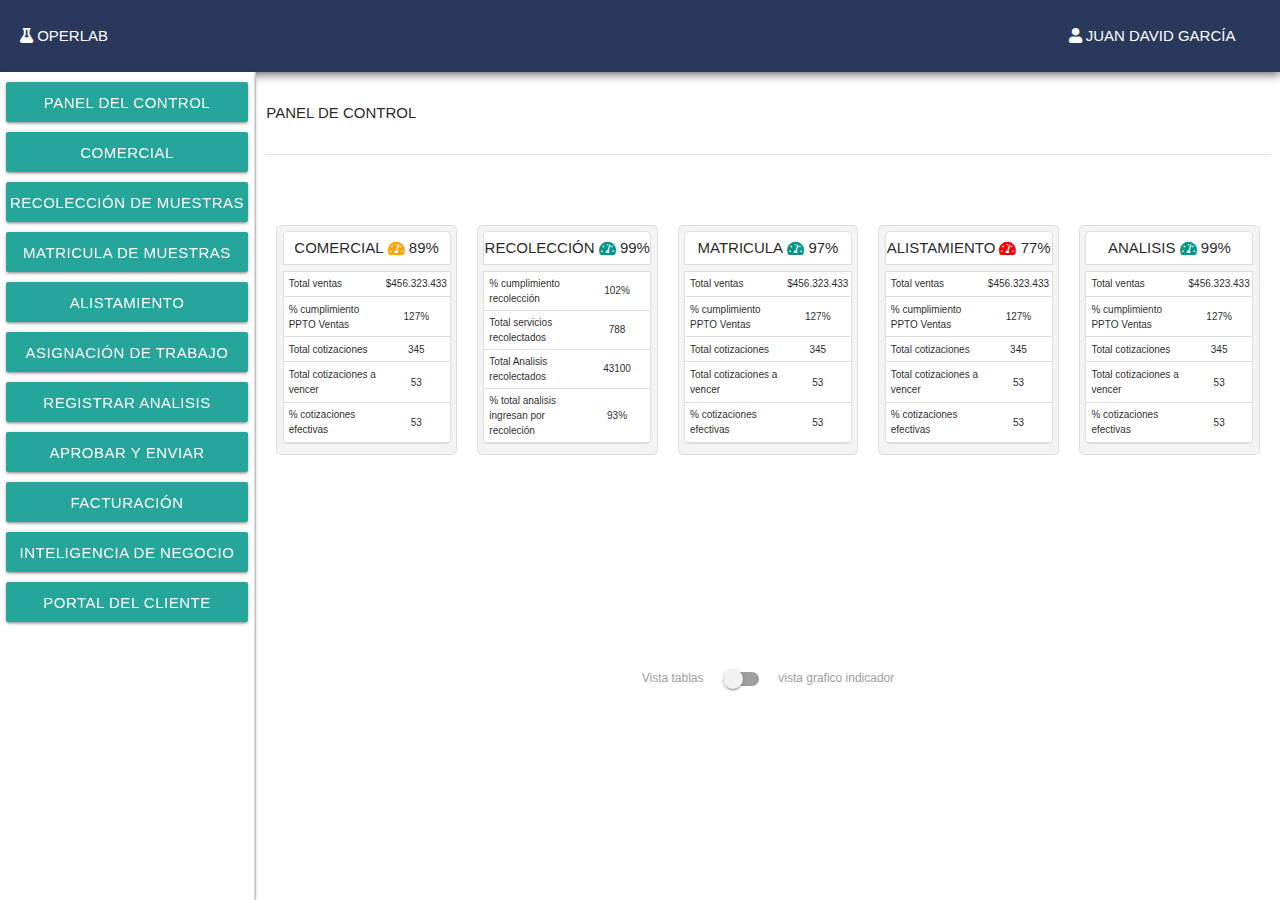
==== view/home.html @ d3eb04f9 "cuarentaSeis" ====
<!DOCTYPE html>
<html>
    <head>
        <title>Home</title>
        <meta charset="UTF-8">
        <meta name="viewport" content="width=device-width, initial-scale=1.0">
        <link rel="stylesheet" href="../style/FrameWork/styleFrame.css">
        <link rel="stylesheet" href="../library/fontawesome-free-5.7.0-web/css/all.min.css">
        <link rel="stylesheet" href="../library/materialize/css/materialize.min.css">
    </head>
    <body>
        <!-- Ventana navegacion modal movil btn hamburguesa-->
            <a href="#" data-target="slide-out" class="sidenav-trigger"><i class="material-icons"></i></a>
        <!-- Fin nav -->
        <div class="LimitFrame">
            <header class="header">
                <div class="headerIzq">
                    <span><i class="fas fa-flask"></i>&nbsp;OPERLAB</span>
                </div>
                <div class="headerCentro"></div>
                <div class="headerDer">
                    <a href="#" data-target="slide-out" class="sidenav-trigger menuHamburguesa"><i class="fas fa-bars iconoHambuguesa"></i></a>
                    <span class="nombreUsuario"><i class="fas fa-user"></i>&nbsp;JUAN DAVID GARCÍA</span>
                </div>
            </header>
            <div class="nav">
                <div id="slide-out" class="sidenav">
                    
                    
                    
                    <a class="waves-effect waves-light btn button sidenav-close" onclick="menuDashBoard();">PANEL DEL CONTROL</a>
                    <a class="waves-effect waves-light btn button sidenav-close" onclick="menuComercial();">COMERCIAL</a>
                    <a class="waves-effect waves-light btn button sidenav-close" onclick="menuRecoleccion();">RECOLECCIÓN DE MUESTRAS</a>
                    <a class="waves-effect waves-light btn button sidenav-close" onclick="menuMatricula();">MATRICULA DE MUESTRAS</a>
                    <a class="waves-effect waves-light btn button sidenav-close" onclick="alistamiento();">ALISTAMIENTO</a>
                    <a class="waves-effect waves-light btn button sidenav-close" onclick="menuAsignacionTrabajo();">ASIGNACIÓN DE TRABAJO</a>
                    <a class="waves-effect waves-light btn button sidenav-close" onclick="menuRegistrarAnalisis();">REGISTRAR ANALISIS</a>
                    <a class="waves-effect waves-light btn button sidenav-close" onclick="menuAprobarEnviarInforme();">APROBAR Y ENVIAR RESULTADOS</a>
                    <a class="waves-effect waves-light btn button sidenav-close" onclick="menuFacturacion();">FACTURACIÓN</a>
                    <a class="waves-effect waves-light btn button sidenav-close" onclick="menuInteligenciaNegocio();">INTELIGENCIA DE NEGOCIO</a>
                    <a class="waves-effect waves-light btn button sidenav-close" onclick="menuPortalCliente();">PORTAL DEL CLIENTE</a>
                    
                  </div>
            </div>
            
            <article class="article">
                <div class="marcoTitleArticle" id="marcoTitleArticleId">
                    <div class="titleMenuSeleccionado"></div>
                </div>
                
                <!-- modulo Gestión comercial -->
                
                <div class="marcoContainerArticle" id="MarcoDisplayDashBoard">
                
                    <div class="marcoPanel">
                        <div class="marcoTituloPanelDashboard">COMERCIAL&nbsp;<i class="fas fa-tachometer-alt" style="color: orange;"></i>&nbsp;<span>89%</span></div>
                        <div class="marcoContenidoPanelDashboard">
                            <div class="marcoEtiquetaPanelDashboard">Total ventas</div> 
                            <div class="marcoResultadoPanelDashboard">$456.323.433</div> 
                            <div class="marcoEtiquetaPanelDashboard">% cumplimiento PPTO Ventas</div> 
                            <div class="marcoResultadoPanelDashboard">127%</div> 
                            <div class="marcoEtiquetaPanelDashboard">Total cotizaciones</div> 
                            <div class="marcoResultadoPanelDashboard">345</div> 
                            <div class="marcoEtiquetaPanelDashboard">Total cotizaciones a vencer</div> 
                            <div class="marcoResultadoPanelDashboard">53</div> 
                            <div class="marcoEtiquetaPanelDashboard">% cotizaciones efectivas</div> 
                            <div class="marcoResultadoPanelDashboard">53</div>
                            
                        </div>
                    </div> 
                    <div class="marcoPanel">
                        <div class="marcoTituloPanelDashboard">RECOLECCIÓN&nbsp;<i class="fas fa-tachometer-alt" style="color: #009688;"></i>&nbsp;<span>99%</span></div>
                        <div class="marcoContenidoPanelDashboard">
                            <div class="marcoEtiquetaPanelDashboard">% cumplimiento recolección</div> 
                            <div class="marcoResultadoPanelDashboard">102%</div> 
                            <div class="marcoEtiquetaPanelDashboard">Total servicios recolectados</div> 
                            <div class="marcoResultadoPanelDashboard">788</div> 
                            <div class="marcoEtiquetaPanelDashboard">Total Analisis recolectados</div> 
                            <div class="marcoResultadoPanelDashboard">43100</div> 
                            <div class="marcoEtiquetaPanelDashboard">% total analisis ingresan por recoleción</div> 
                            <div class="marcoResultadoPanelDashboard">93%</div>
                            
                        </div>
                    </div> 
                    <div class="marcoPanel">
                        <div class="marcoTituloPanelDashboard">MATRICULA&nbsp;<i class="fas fa-tachometer-alt" style="color: #009688;"></i>&nbsp;<span>97%</span></div>
                        <div class="marcoContenidoPanelDashboard">
                            <div class="marcoEtiquetaPanelDashboard">Total ventas</div> 
                            <div class="marcoResultadoPanelDashboard">$456.323.433</div> 
                            <div class="marcoEtiquetaPanelDashboard">% cumplimiento PPTO Ventas</div> 
                            <div class="marcoResultadoPanelDashboard">127%</div> 
                            <div class="marcoEtiquetaPanelDashboard">Total cotizaciones</div> 
                            <div class="marcoResultadoPanelDashboard">345</div> 
                            <div class="marcoEtiquetaPanelDashboard">Total cotizaciones a vencer</div> 
                            <div class="marcoResultadoPanelDashboard">53</div> 
                            <div class="marcoEtiquetaPanelDashboard">% cotizaciones efectivas</div> 
                            <div class="marcoResultadoPanelDashboard">53</div>
                        </div>
                    </div> 
                    <div class="marcoPanel">
                        <div class="marcoTituloPanelDashboard">ALISTAMIENTO&nbsp;<i class="fas fa-tachometer-alt" style="color: red;"></i>&nbsp;<span>77%</span></div>
                        <div class="marcoContenidoPanelDashboard">
                            <div class="marcoEtiquetaPanelDashboard">Total ventas</div> 
                            <div class="marcoResultadoPanelDashboard">$456.323.433</div> 
                            <div class="marcoEtiquetaPanelDashboard">% cumplimiento PPTO Ventas</div> 
                            <div class="marcoResultadoPanelDashboard">127%</div> 
                            <div class="marcoEtiquetaPanelDashboard">Total cotizaciones</div> 
                            <div class="marcoResultadoPanelDashboard">345</div> 
                            <div class="marcoEtiquetaPanelDashboard">Total cotizaciones a vencer</div> 
                            <div class="marcoResultadoPanelDashboard">53</div> 
                            <div class="marcoEtiquetaPanelDashboard">% cotizaciones efectivas</div> 
                            <div class="marcoResultadoPanelDashboard">53</div>
                        </div>
                    </div> 
                    <div class="marcoPanel">
                        <div class="marcoTituloPanelDashboard">ANALISIS&nbsp;<i class="fas fa-tachometer-alt" style="color: #009688;"></i>&nbsp;<span>99%</span></div>
                        <div class="marcoContenidoPanelDashboard">
                            <div class="marcoEtiquetaPanelDashboard">Total ventas</div> 
                            <div class="marcoResultadoPanelDashboard">$456.323.433</div> 
                            <div class="marcoEtiquetaPanelDashboard">% cumplimiento PPTO Ventas</div> 
                            <div class="marcoResultadoPanelDashboard">127%</div> 
                            <div class="marcoEtiquetaPanelDashboard">Total cotizaciones</div> 
                            <div class="marcoResultadoPanelDashboard">345</div> 
                            <div class="marcoEtiquetaPanelDashboard">Total cotizaciones a vencer</div> 
                            <div class="marcoResultadoPanelDashboard">53</div> 
                            <div class="marcoEtiquetaPanelDashboard">% cotizaciones efectivas</div> 
                            <div class="marcoResultadoPanelDashboard">53</div>
                        </div>
                    </div> 
                    
                    <div class="switch">
                        <label>
                          Vista tablas
                          <input type="checkbox">
                          <span class="lever"></span>
                          vista grafico indicador
                        </label>
                    </div>
                    
                </div>
                
                
                <!-- modulo Gestión comercial -->
                
                <div class="marcoContainerArticle" id="menuComercial">
                    
                <div class="menuNavegacionModulo">
                    <div class="btnAccesoSubModulo" id="subModuloPlanVisitasComerciales" onclick="PlanVistiasComerciales();">PLAN VISITAS COMERCIALES</div>
                    <div class="btnAccesoSubModulo" id="subModuloElaborarCotizacion" onclick="elaborarCotizacion();">COTIZACIONES</div>
                    <div class="btnAccesoSubModulo" id="subModuloSeguimientoCotizaciones" onclick="seguimientoCotizaciones();">SEGUIMIENTO COTIZACIONES</div>
                    <div class="btnAccesoSubModulo dropdown-trigger" data-target='dropdown1' id="subModuloPortafolio" onclick="Portafolio();">PORTAFOLIO</div>
                    <div class="btnAccesoSubModulo dropdown-trigger" data-target='dropdown2' id="subModuloCliente" onclick="Clientes();">CLIENTES</div>
                    <div class="btnAccesoSubModulo" id="subModuloCrearOfertas" onclick="crearOfertas();">OFERTAS</div>
                    <div class="btnAccesoSubModulo" id="subModuloMetasComerciales" onclick="metasComerciales();">METAS COMERCIALES</div>
                </div>
                
        
                    <!-- ResultadosComerciales -->
                    
                    <div class="containerResultadosComerciales" id="containerResultadosComercialesId">
                        
                        
                        
                        
                    </div>
                    
                    <!-- Fin ResultadosComerciales -->
                    
                    <!-- Elaborar Cotización -->
                    <div class="ElaborarCotizacion" id="elaborarCotizacionId">
                            
                        <div class="input-field col s12">
                            <select>
                              <option value="" disabled selected>-- Selecciona --</option>
                              <option value="1">ALIMENTOS</option>
                              <option value="2">ALIMENTOS PARA ANIMALES</option>
                              <option value="3">AGUAS</option>
                              <option value="3">COSMETICOS</option>
                              <option value="3">ASEO</option>
                              <option value="3">FARMACOS Y MATERIAS PRIMAS</option>
                            </select>
                            <label>SECTOR ECONOMICO</label>
                        </div>
                        <br/>
                        <div class="input-field col s12">
                            <select>
                              <option value="" disabled selected>-- Selecciona --</option>
                              <option value="1">Productos lacteos</option>
                              <option value="2">Carnes, pescados y huevos</option>
                              <option value="3">Legumbres, tuberculos y frutos secos </option>
                              <option value="3">Verduras y hortalizas</option>
                              <option value="3">Frutas</option>
                              <option value="3">Pan, pasta, cereales y azucar</option>
                              <option value="3">Grasas</option>
                            </select>
                            <label>CATEGORIAS</label>
                        </div>
                        
                            <br/>
                            <div class="input-field">
                                <input type="text" class="validate" placeholder="ingresa el producto del cliente">
                              <label class="active">MATRIZ</label>
                            </div>
                        <a href="./comercial/making_a_quote.html" class="waves-effect waves-light btn">OFERTAR</a>
                    </div>    
                    
                    
                    <!--  Seguimiento a contizaciones  -->
                    <div id="containerSeguimientoCotizaciones" style="display: none;">
                    <br/>
                        <ul class="collapsible filtrarConsultaPortafolio">
                                <li>
                                    <div class="collapsible-header"><i class="fas fa-search"></i>FILTROS SEGUIMIENTO COTIZACIONES<i class="material-icons"></i></div>
                                    <div class="collapsible-body">
                                        <div style="display: flex;">
                                        <div class="input-field styloInputGeneral">
                                            <input placeholder="" type="text" class="validate">
                                            <label for="first_name">MÉTODO</label>
                                        </div>
                                        <div class="input-field styloInputGeneral">
                                            <input placeholder="" type="text" class="validate">
                                            <label for="first_name">MÉTODO</label>
                                        </div>
                                       </div>  
                                        
                                    </div>
                                </li>
                            </ul>
                    
                    <br/>
                    <table class="highlight" id="tablaSeguimientoCotizaciones">
                        <thead>
                        <tr>
                            <td style="width: 15%;text-align: center;font-weight: bold;">CÓDIGO COTIZACIÓN</td>
                            <td style="width: 30%;text-align: center;font-weight: bold;">CLIENTE</td>
                            <td style="width: 25%;text-align: center;font-weight: bold;">ESPECIALISTA LÍNEA</td>
                            <td style="width: 15%;text-align: center;font-weight: bold;">FECHA COTIZACIÓN</td>
                            <td style="width: 15%;text-align: center;font-weight: bold;">FECHA VENCIMIENTO</td>
                        </tr>  
                        </thead>
                        <tbody>
                        <tr>   
                            <td>201902-32</td>
                            <td>Harinera del valle</td>
                            <td>Carolina Reyes</td>
                            <td>2019-02-09</td>
                            <td>2019-03-09</td>
                        </tr>
                        <tr>   
                            <td>201902-33</td>
                            <td>Colombina</td>
                            <td>Lorena Gomez</td>
                            <td>2019-02-09</td>
                            <td>2019-03-09</td>
                        </tr>
                    </tbody>    
                    </table>
                    </div>
                    
                    <!--  portafolio de servicios  -->
                
                    <!-- dropdown1 despliegue accion en boton portafolio consultar/ crear-->
                    <ul id='dropdown1' class='dropdown-content'>
                        <li><a onclick="consultarPortafolio();">Consultar</a></li>
                        <li><a onclick="crearPortafolio();">Crear</a></li>
                    </ul>
                    
                    
                    <div class="containerPortafolio" id="containerPortafolioId">
                        
                        <!-- Crear portafolio -->
                        
                        <div id="ContenedorCrearPortafolioId">
                            <div id="tituloCrearPortafolioId">
                                <div>CREAR PORTAFOLIO</div>
                            </div>
                            <br/>
                            <br/>
                            <div class="input-field styloInputGeneral">
                                <input placeholder="" type="text" class="validate">
                                <label for="first_name">SERVICIO</label>
                            </div>
                            <div class="input-field styloInputGeneral">
                                <input placeholder="" type="text" class="validate">
                                <label for="first_name">SECTOR ECONÓMICO</label>
                            </div>
                            <div class="input-field styloInputGeneral">
                                <input placeholder="" type="text" class="validate">
                                <label for="first_name">CATEGORIA</label>
                            </div>
                            <div class="input-field styloInputGeneral">
                                <input placeholder="" type="text" class="validate">
                                <label for="first_name">MATRIZ</label>
                            </div>
                            <div class="input-field styloInputGeneral">
                                <input placeholder="" type="text" class="validate">
                                <label for="first_name">NOMBRE ENSAYO</label>
                            </div>
                            <div class="input-field styloInputGeneral">
                                <input placeholder="" type="text" class="validate">
                                <label for="first_name">MÉTODO</label>
                            </div>
                            <div class="input-field styloInputGeneral">
                                <input placeholder="" type="text" class="validate">
                                <label for="first_name">PRECIO</label>
                            </div>
                            <div class="input-field styloInputGeneral">
                                <input placeholder="" type="text" class="validate">
                                <label for="first_name">TIEMPO ENTREGA</label>
                            </div>
                        <a href="#" class="waves-effect waves-light btn" id="btnCrearProductoPortafolio">CREAR</a>
                            <br/>
                            
                        </div>
                        
                        <!-- fin crear portafolio -->
                        
                        <!-- consultar portafolio -->
                        <div id="consultarPortafolioId">
                            <div id="tituloConsultarPortafolioId">
                                <div>CONSULTAR PORTAFOLIO</div>
                            </div>
                            <br/>
                            
                            <ul class="collapsible filtrarConsultaPortafolio">
                                <li>
                                    <div class="collapsible-header"><i class="fas fa-search"></i>FILTROS CONSULTAR PORTAFOLIO<i class="material-icons"></i></div>
                                    <div class="collapsible-body">
                                        <div style="display: flex;">
                                        <div class="input-field styloInputGeneral">
                                            <input placeholder="" type="text" class="validate">
                                            <label for="first_name">MÉTODO</label>
                                        </div>
                                        <div class="input-field styloInputGeneral">
                                            <input placeholder="" type="text" class="validate">
                                            <label for="first_name">MÉTODO</label>
                                        </div>
                                       </div>  
                                        
                                    </div>
                                </li>
                            </ul>
                            <br/>
                            <br/>
                            
                            <!-- PORTAFOLIO  -->
                            
                            <table class="highlight">
                                            <thead>
                                              <tr>
                                                  <th>NOMBRE ENSAYO</th>
                                                  <th>MÉTODO</th>
                                                  <th>TIEMPO ENTREGA</th>
                                                  <th>NIVEL DE CALIDAD</th>
                                                  <th>PRECIO</th>
                                              </tr>
                                            </thead>

                                            <tbody>
                                              <tr>
                                                <td>Coliformes</td>
                                                <td>ISO 57281</td>
                                                <td>3 días</td>
                                                <td>Acreditado</td>
                                                <td>$ 23.455</td>
                                              </tr>
                                              <tr>
                                                <td>Salmonela</td>
                                                <td>ISO 1843</td>
                                                <td>3 días</td>
                                                <td>Validado</td>
                                                <td>$ 45.455</td>
                                              </tr>
                                              <tr>
                                                <td>Listeria</td>
                                                <td>ISO 57281</td>
                                                <td>3 días</td>
                                                <td>Control interno</td>
                                                <td>$ 23.455</td>
                                              </tr>
                                              
                                            </tbody>
                                          </table>
                            
                            <!-- FIN PORTAFOLIO -->
                            
                        </div> <!-- fin marco fin portafolio -->
                        
                        <br/>
                        
                    </div>
                    
                    <!--  Fin Crear portafolio de servicios  -->
                    
                    <!-- CLIENTES -->
                    
                    <div class="containerClientes" id="containerClientesId">
                      
                        <!-- dropdown1 despliegue accion en boton clientes consultar/ crear-->
                        <ul id="dropdown2" class="dropdown-content">
                           <li><a onclick="consultarClientes();">Consultar</a></li>
                           <li><a onclick="crearClientes();">Crear</a></li>
                        </ul>
                        
                        <!-- Crear cliente -->
                        <div id="ContenedorCrearClienteId">
                        
                        <div id="tituloCrearClienteId">
                            <div>CREAR CLIENTE</div>
                        </div>
                        <br/>
                        
                        <div class="etiquetaSubtitulos" style="cursor: pointer;" onclick="eventoDesplegable('ContenedorInformacionGeneral','fa-minus_InformacionGeneralId','fa-plus-circle_InformacionGeneralId');"><i class="fas fa-minus" id="fa-minus_InformacionGeneralId"></i><i class="fas fa-plus-circle" id="fa-plus-circle_InformacionGeneralId" style="display: none;"></i>&nbsp;INFORMACIÓN GENERAL</div>    
                        <div class="contenedorContenidoSubtitulo" id="ContenedorInformacionGeneral">
                            
                            <div class="input-field styloInputGeneral">
                                <input placeholder="" type="text" class="validate">
                                <label>RAZON SOCIAL</label>
                            </div>
                            <div class="input-field styloInputGeneral">
                                <input placeholder="" type="text" class="validate">
                                <label>NIT</label>
                            </div>
                            <div class="input-field styloInputGeneral">
                                <input placeholder="" type="text" class="validate">
                                <label>PAIS</label>
                            </div>
                            <div class="input-field styloInputGeneral">
                                <input placeholder="" type="text" class="validate">
                                <label>CIUDAD</label>
                            </div>
                            <div class="input-field styloInputGeneral">
                                <input placeholder="" type="text" class="validate">
                                <label>DIRECCIÓN</label>
                            </div>
                            <div class="input-field styloInputGeneral">
                                <input placeholder="" type="text" class="validate">
                                <label>TELEFONO</label>
                            </div>
                            <div class="input-field styloInputGeneral">
                                <input placeholder="" type="text" class="validate">
                                <label>E MAIL</label>
                            </div>
                            <div class="input-field styloInputGeneral">
                                <input placeholder="" type="text" class="validate">
                                <label>NOMBRE CONTACTO</label>
                            </div>
                            
                        </div>
                            
                        <div class="etiquetaSubtitulos" style="cursor: pointer;" onclick="eventoDesplegable('ContenedorInformacionPuntos','fa-minus_InformacionPuntosId','fa-plus-circle_InformacionPuntosId');"><i class="fas fa-minus" id="fa-minus_InformacionPuntosId"></i><i class="fas fa-plus-circle" id="fa-plus-circle_InformacionPuntosId" style="display: none;"></i>&nbsp;INFORMACIÓN PUNTOS DE RECOLECCIÓN</div>    
                        <div class="contenedorContenidoSubtitulo" id="ContenedorInformacionPuntos">
                            <div class="input-field styloInputGeneral">
                                <input placeholder="" type="text" class="validate">
                                <label>NOMBRE LUGAR</label>
                            </div>
                            <div class="input-field styloInputGeneral">
                                <input placeholder="" type="text" class="validate">
                                <label>PAIS</label>
                            </div>
                            <div class="input-field styloInputGeneral">
                                <input placeholder="" type="text" class="validate">
                                <label>CIUDAD</label>
                            </div>
                            <div class="input-field styloInputGeneral">
                                <input placeholder="" type="text" class="validate">
                                <label>BARRIO</label>
                            </div>
                            <div class="input-field styloInputGeneral">
                                <input placeholder="" type="text" class="validate">
                                <label>DIRECCIÓN</label>
                            </div>
                            <div class="input-field styloInputGeneral">
                                <input placeholder="" type="text" class="validate">
                                <label>TELEFONO</label>
                            </div>
                            <div class="input-field styloInputGeneral">
                                <input placeholder="" type="text" class="validate">
                                <label>NOMBRE SALE RESULTADO</label>
                            </div>
                            <div class="input-field styloInputGeneral">
                                <input placeholder="" type="text" class="validate">
                                <label>PREGUNTAR POR</label>
                            </div>
                                
                        </div>    
                            
                        <div class="etiquetaSubtitulos" style="cursor: pointer;" onclick="eventoDesplegable('ContenedorInformacionServiciosRequeridos','fa-minus_ServiciosRequeridosId','fa-plus-circle_ServiciosRequeridosId');"><i class="fas fa-minus" id="fa-minus_ServiciosRequeridosId"></i><i class="fas fa-plus-circle" id="fa-plus-circle_ServiciosRequeridosId" style="display: none;"></i>&nbsp;SERVICIOS REQUERIDOS</div>    
                        <div class="contenedorContenidoSubtitulo" id="ContenedorInformacionServiciosRequeridos">
                                
                        </div>
                        
                        <div class="etiquetaSubtitulos" style="cursor: pointer;" onclick="eventoDesplegable('ContenedorInformacionAcuerdos','fa-minus_AcuerdosServiciosId','fa-plus-circle_AcuerdosServiciosId');"><i class="fas fa-minus" id="fa-minus_AcuerdosServiciosId"></i><i class="fas fa-plus-circle" id="fa-plus-circle_AcuerdosServiciosId" style="display: none;"></i>&nbsp;CONDICIONES DE SERVICIO ACORDADAS</div>    
                        <div class="contenedorContenidoSubtitulo" id="ContenedorInformacionAcuerdos">
                            <div class="etiquetaInformacionAcuerdos">Requiere servicio de recolección</div>    
                            <div class="respuestaInformacionAcuerdos">
                                <div class="switch">
                                    <label>
                                      No
                                      <input type="checkbox">
                                      <span class="lever"></span>
                                      Si
                                    </label>
                                </div>
                            </div>
                            <div class="etiquetaInformacionAcuerdos">% descuento servicio de recolección</div>    
                            <div class="respuestaInformacionAcuerdos">10%</div>
                            <div class="etiquetaInformacionAcuerdos">Descarte de muestras</div>    
                            <div class="respuestaInformacionAcuerdos">
                                <div class="input-field col s12">
                                    <select>
                                      <option value="" disabled selected>-- Seleccione --</option>
                                      <option value="1">Devolver</option>
                                      <option value="2">Descarte en ruta hospitalaria</option>
                                    </select>
                                    <label>DESCARTE</label>
                                </div>
                            </div>
                            <div class="etiquetaInformacionAcuerdos">Descarte de muestras</div>    
                            <div class="respuestaInformacionAcuerdos"></div>
                            
                            
                        </div>    
                        
                        
                        </div> <!-- fin marco crear  cliente -->   
                        
                        <!-- consultar cliente -->
                        <div id="consultarClienteId">
                            <div id="tituloConsultarClienteId">
                                <div>CONSULTAR CLIENTE</div>
                            </div>
                            <br/>
                            
                            
                        </div> <!-- fin consultar cliente -->
                        
                            
                        <br/>
                        
                    </div>

                    <!-- Fin MODULO CLIENTE -->
                    
                    <!-- crear Ofertas -->
                    
                    <div class="containerCrearOfertas" id="containerCrearOfertasId">
                        
                        
                        
                        
                    </div>
                    
                    <!-- Fin crear Ofertas -->
                    
                    <!-- Metas comerciales -->
                    
                    <div class="containerMetasComerciales" id="containerMetasComercialesId">
                        
                        
                        
                        
                    </div>
                    
                    <!-- Fin Metas comerciales -->
                    
                    
                    
                    
                </div> <!--  Fin Modulo Comercial -->
                
                
                <!-- MODULO RECOLECCION DE MUESTRAS -->
                
                <div class="marcoContainerArticle" id="menuRecoleccion">
                    
                <div class="menuNavegacionModulo">
                    <div class="btnAccesoSubModulo" id="btnAccesoSubModuloNotificacionRecoleccionId" onclick="notificacionSolicitudesRecoleccion();">NOTIFICACIÓN SOLICITUDES</div>
                    <div class="btnAccesoSubModulo" id="btnAccesoSubModuloRegistrarSolicitudRecoleccionId" onclick="RegistrarSolicitudesRecoleccion();">REGISTRAR SOLICITUD</div>
                    <div class="btnAccesoSubModulo" id="btnAccesoSubModuloProgramarRecoleccion" onclick="ProgramarSolicitudesRecoleccion();">PROGRAMAR RECOLECCIÓN</div>
                    <div class="btnAccesoSubModulo" id="btnAccesoSubModuloHojaRutaRecoleccion" onclick="ProgramarHojaRutaRecoleccion();">HOJA DE RUTA RECOLECCIÓN</div>
                </div>
                
                    
                 <!-- notificacion de solicitudes de recoleccion -->
                    
                    <div class="containerNotificacionRecoleccion" id="containerNotificacionRecoleccionId">
                        <br/>    
                        <br/>    
                        <div class="rowSolicitudRecoleccion">
                            <div class="datosDelClienteSolicitudRecoleccion" onclick="desplegarSolicitudRecoleccion(1)">
                                <div style="width: 100%;border-bottom: 1px solid #ddd;padding: 3px;">Pollos Bucaneros</div>
                                <div style="width: 60%;border-right: 1px solid #ddd;padding: 3px;" id="plantaId1">Planta Caloto</div>
                                <div style="width: 40%;padding: 3px;" id="FechaId1">2019-02-28</div>
                                <div style="width: 60%;border-bottom: 1px solid #ddd;border-right: 1px solid #ddd;padding: 3px;" class="datosOcultarSolicitudRecoleccion" id="DireccionOcultar1">Dirección</div>
                                <div style="width: 40%;border-bottom: 1px solid #ddd;padding: 3px;" class="datosOcultarSolicitudRecoleccion" id="TelefonoOcultar1">Telefono</div>
                                <div style="width: 100%;padding: 3px;" class="datosOcultarSolicitudRecoleccion" id="ContactoOcultar1">Contacto</div>
                                
                            </div>
                            <div class="controladoresSolicitudRecoleccion">
                                <div style="width: 50%;"><a style="width: 95%;" class="waves-effect waves-light btn" id="aprobarSolicitudRecoleccion" title="aprobar"><i class="fas fa-check-circle"></i></a></div>
                                <div style="width: 50%;"><a style="width: 95%;" class="waves-effect waves-light btn" id="ReprogramarSolicitudRecoleccion" title="reprogramar"><i class="fas fa-edit"></i></a></div>
                            </div>
                        </div>
                        
                        <div class="rowSolicitudRecoleccion">
                            <div class="datosDelClienteSolicitudRecoleccion" onclick="desplegarSolicitudRecoleccion(2)">
                                <div style="width: 100%;border-bottom: 1px solid #ddd;padding: 3px;">Pollos Bucaneros</div>
                                <div style="width: 60%;border-right: 1px solid #ddd;padding: 3px;" id="plantaId2">Planta Caloto</div>
                                <div style="width: 40%;padding: 3px;" id="FechaId2">2019-02-28</div>
                                <div style="width: 60%;border-bottom: 1px solid #ddd;border-right: 1px solid #ddd;padding: 3px;" class="datosOcultarSolicitudRecoleccion" id="DireccionOcultar2">Dirección</div>
                                <div style="width: 40%;border-bottom: 1px solid #ddd;padding: 3px;" class="datosOcultarSolicitudRecoleccion" id="TelefonoOcultar2">Telefono</div>
                                <div style="width: 100%;padding: 3px;" class="datosOcultarSolicitudRecoleccion" id="ContactoOcultar2">Contacto</div>
                                
                            </div>
                            <div class="controladoresSolicitudRecoleccion">
                                <div style="width: 50%;"><a style="width: 95%;" class="waves-effect waves-light btn" id="aprobarSolicitudRecoleccion" title="aprobar"><i class="fas fa-check-circle"></i></a></div>
                                <div style="width: 50%;"><a style="width: 95%;" class="waves-effect waves-light btn" id="ReprogramarSolicitudRecoleccion" title="reprogramar"><i class="fas fa-edit"></i></a></div>
                            </div>
                        </div>
                        
                        <div class="rowSolicitudRecoleccion">
                            <div class="datosDelClienteSolicitudRecoleccion" onclick="desplegarSolicitudRecoleccion(3)">
                                <div style="width: 100%;border-bottom: 1px solid #ddd;padding: 3px;">Pollos Bucaneros</div>
                                <div style="width: 60%;border-right: 1px solid #ddd;padding: 3px;" id="plantaId3">Planta Caloto</div>
                                <div style="width: 40%;padding: 3px;" id="FechaId3">2019-02-28</div>
                                <div style="width: 60%;border-bottom: 1px solid #ddd;border-right: 1px solid #ddd;padding: 3px;" class="datosOcultarSolicitudRecoleccion" id="DireccionOcultar3">Dirección</div>
                                <div style="width: 40%;border-bottom: 1px solid #ddd;padding: 3px;" class="datosOcultarSolicitudRecoleccion" id="TelefonoOcultar3">Telefono</div>
                                <div style="width: 100%;padding: 3px;" class="datosOcultarSolicitudRecoleccion" id="ContactoOcultar3">Contacto</div>
                                
                            </div>
                            <div class="controladoresSolicitudRecoleccion">
                                <div style="width: 50%;"><a style="width: 95%;" class="waves-effect waves-light btn" id="aprobarSolicitudRecoleccion" title="aprobar"><i class="fas fa-check-circle"></i></a></div>
                                <div style="width: 50%;"><a style="width: 95%;" class="waves-effect waves-light btn" id="ReprogramarSolicitudRecoleccion" title="reprogramar"><i class="fas fa-edit"></i></a></div>
                            </div>
                        </div>
                        
                        
                    </div>   
                    
                 <!-- Fin notificacion de solicitudes de recoleccion -->
                 
                 <!-- registrar solicitudes de recoleccion -->
                    
                    <div class="containerRegistrarSolicitud" id="containerRegistrarSolicitudId">
                        <br/>
                        
                        <!-- Informacion general del cliente -->
                        <div class="marcoRegistrarSolicitudRecoleccion">
                            
                            <div class="input-field styloInputGeneral">
                                <input placeholder="" type="text" class="validate">
                                <label>NOMBRE CLIENTE</label>
                            </div>
                            <div class="input-field styloInputGeneral">
                                <input placeholder="" type="text" class="validate">
                                <label>NIT DEL CLIENTE</label>
                            </div>
                            <div class="input-field styloInputGeneral">
                                <input placeholder="" type="text" class="validate">
                                <label>NOMBRE CONTACTO</label>
                            </div>
                            <div class="input-field styloInputGeneral">
                                <input placeholder="" type="text" class="validate">
                                <label>CELULAR</label>
                            </div>
                            <div class="input-field styloInputGeneral">
                                <input placeholder="" type="text" class="validate">
                                <label>TIPO CLIENTE</label>
                            </div>
                            <div class="input-field styloInputGeneral">
                                <input placeholder="" type="text" class="validate">
                                <label>ESTADO DEL CLIENTE</label>
                            </div>
                            
                        </div>
                        <!-- Marco de los puntos de recolección -->
                        <div class="marcoRegistrarSolicitudRecoleccion">
                            
                            <div class="rowRegistrarEnLugarRecoleccionOrdenador">
                                <div class="campoTitleLugarRecoleccion"><label>CIUDAD</label></div>
                                <div class="campoTitleLugarRecoleccion"><label>ZONA</label></div>
                                <div class="campoTitleLugarRecoleccion"><label>BARRIO</label></div>
                                <div class="campoTitleLugarRecoleccion"><label>LUGAR</label></div>
                                <div class="campoTitleLugarRecoleccion"><label>DIRECCIÓN</label></div>
                                <div class="campoTitleLugarRecoleccion"><label>RESULTADOS A NOMBRE</label></div>
                                <div class="campoTitleLugarRecoleccion"><label>PREGUNTAR POR</label></div>
                                <div class="campoTitleLugarRecoleccion"><label>TELEFONO</label></div>
                                
                                <div class="campoLugarRecoleccionDisabled"><label>Jamundi</label></div>
                                <div class="campoLugarRecoleccionDisabled"><label>Norte</label></div>
                                <div class="campoLugarRecoleccionDisabled"><label>El cholado</label></div>
                                <div class="campoLugarRecoleccionDisabled"><label>Oasis</label></div>
                                <div class="campoLugarRecoleccionDisabled"><label>calle 23</label></div>
                                <div class="campoLugarRecoleccionDisabled"><label>Juan D</label></div>
                                <div class="campoLugarRecoleccionDisabled"><label>Sandra</label></div>
                                <div class="campoLugarRecoleccionDisabled"><label>232-34-43</label></div>
                                
                                <div class="campoLugarRecoleccion"><input type="text"/></div>
                                <div class="campoLugarRecoleccion"><input type="text"/></div>
                                <div class="campoLugarRecoleccion"><input type="text"/></div>
                                <div class="campoLugarRecoleccion"><input type="text"/></div>
                                <div class="campoLugarRecoleccion"><input type="text"/></div>
                                <div class="campoLugarRecoleccion"><input type="text"/></div>
                                <div class="campoLugarRecoleccion"><input type="text"/></div>
                                <div class="campoLugarRecoleccion"><input type="text"/></div>
                                
                            </div>
                            
                            <div class="rowRegistrarEnLugarRecoleccionMovil">
                                <p style="margin-right: 50%;font-size: 12px;">LUGARES DE RECOLECCIÓN</p>
                                <div class="rowMovilVisibleLugarRecoleccion" onclick="desplegarInfoLugarRecoleccion(1);">
                                    <div class="input-field styloInputGeneral" style="height: 100%;margin: 2px;">
                                        <div style="width: 100%;font-size: 9px;height: 35%;padding: 3px;">CIUDAD</div>
                                        <div style="font-size: 11px;height: 65%;padding: 3px;font-weight: bold;">Cali</div>
                                    </div>
                                    <div class="input-field styloInputGeneral" style="height: 100%;margin: 2px;">
                                        <div style="width: 100%;font-size: 9px;height: 35%;padding: 3px;">ZONA</div>
                                        <div style="font-size: 11px;height: 65%;padding: 3px;font-weight: bold;">Norte</div>
                                    </div>
                                    <div class="input-field styloInputGeneral" style="height: 100%;margin: 2px;">
                                        <div style="width: 100%;font-size: 9px;height: 35%;padding: 3px;">LUGAR</div>
                                        <div style="font-size: 11px;height: 65%;padding: 3px;font-weight: bold;">Rio Cauca</div>
                                    </div>
                                    
                                    
                                </div>

                                <div class="rowRegistrarLugarRecoleccionOculta" id="displayLugarRecoleccionDetalle1">
                                
                                    <div class="input-field styloInputGeneral">
                                        <input placeholder="" type="text" class="validate" value="Rio Cauca" disabled />
                                        <label>BARRIO</label>
                                    </div>
                                    <div class="input-field styloInputGeneral">
                                        <input placeholder="" type="text" class="validate" value="Rio Cauca" disabled />
                                        <label>INFORME A NOMBRE</label>
                                    </div>
                                    <div class="input-field styloInputGeneral">
                                        <input placeholder="" type="text" class="validate" value="Rio Cauca" disabled />
                                        <label>PREGUNTAR POR</label>
                                    </div>
                                    <div class="input-field styloInputGeneral">
                                        <input placeholder="" type="text" class="validate" value="Rio Cauca" disabled />
                                        <label>TELEFONO</label>
                                    </div>
                                    
                                    <div class="input-field" style="width: 90%;margin: auto;">
                                        <textarea id="textarea1" class="materialize-textarea" placeholder=""></textarea>
                                        <label>SOLICITUD</label>
                                    </div>    
                                    <div class="input-field" style="width: 90%;margin: auto;">
                                        <textarea id="textarea1" class="materialize-textarea" placeholder=""></textarea>
                                        <label>OBSERVACIONES</label>
                                    </div>    
                                    
                                    <div class="input-field styloInputGeneral">
                                        <input placeholder="" type="date" class="validate"/>
                                        <label>FECHA</label>
                                    </div>
                                    <div class="input-field styloInputGeneral">
                                        <input placeholder="" type="time" class="validate"/>
                                        <label>HORA</label>
                                    </div>
                                    
                                    <a href="#" class="waves-effect waves-light btn" id="btnregistrarSolicitudRecoleccion">Guardar</a>    
                                        
                                    </div>
                                 
                                <div class="rowMovilVisibleLugarRecoleccion" onclick="desplegarInfoLugarRecoleccion(2);">
                                    <div class="input-field styloInputGeneral" style="height: 100%;margin: 2px;">
                                        <div style="width: 100%;font-size: 9px;height: 35%;padding: 3px;">CIUDAD</div>
                                        <div style="font-size: 11px;height: 65%;padding: 3px;font-weight: bold;">Cali</div>
                                    </div>
                                    <div class="input-field styloInputGeneral" style="height: 100%;margin: 2px;">
                                        <div style="width: 100%;font-size: 9px;height: 35%;padding: 3px;">ZONA</div>
                                        <div style="font-size: 11px;height: 65%;padding: 3px;font-weight: bold;">Norte</div>
                                    </div>
                                    <div class="input-field styloInputGeneral" style="height: 100%;margin: 2px;">
                                        <div style="width: 100%;font-size: 9px;height: 35%;padding: 3px;">LUGAR</div>
                                        <div style="font-size: 11px;height: 65%;padding: 3px;font-weight: bold;">Rio Cauca</div>
                                    </div>
                                    
                                    
                                </div>
                                    
                                <div class="rowRegistrarLugarRecoleccionOculta" id="displayLugarRecoleccionDetalle2">
                                
                                    <div class="input-field styloInputGeneral">
                                        <input placeholder="" type="text" class="validate" value="Rio Cauca" disabled />
                                        <label>BARRIO</label>
                                    </div>
                                    <div class="input-field styloInputGeneral">
                                        <input placeholder="" type="text" class="validate" value="Rio Cauca" disabled />
                                        <label>INFORME A NOMBRE</label>
                                    </div>
                                    <div class="input-field styloInputGeneral">
                                        <input placeholder="" type="text" class="validate" value="Rio Cauca" disabled />
                                        <label>PREGUNTAR POR</label>
                                    </div>
                                    <div class="input-field styloInputGeneral">
                                        <input placeholder="" type="text" class="validate" value="Rio Cauca" disabled />
                                        <label>TELEFONO</label>
                                    </div>
                                    
                                    <div class="input-field" style="width: 90%;margin: auto;">
                                        <textarea id="textarea1" class="materialize-textarea" placeholder=""></textarea>
                                        <label>SOLICITUD</label>
                                    </div>    
                                    <div class="input-field" style="width: 90%;margin: auto;">
                                        <textarea id="textarea1" class="materialize-textarea" placeholder=""></textarea>
                                        <label>OBSERVACIONES</label>
                                    </div>    
                                    
                                    <div class="input-field styloInputGeneral">
                                        <input placeholder="" type="date" class="validate"/>
                                        <label>FECHA</label>
                                    </div>
                                    <div class="input-field styloInputGeneral">
                                        <input placeholder="" type="time" class="validate"/>
                                        <label>HORA</label>
                                    </div>
                                    
                                    <a href="#" class="waves-effect waves-light btn" id="btnregistrarSolicitudRecoleccion">Guardar</a>    
                                        
                                    </div>
                                
                                    
                                    
                                    
                                </div>
                                
                                    
                                
                                
                                <div class="campoLugarRecoleccion"><input type="text"/></div>
                                <div class="campoLugarRecoleccion"><input type="text"/></div>
                                <div class="campoLugarRecoleccion"><input type="text"/></div>
                                <div class="campoLugarRecoleccion"><input type="text"/></div>
                                <div class="campoLugarRecoleccion"><input type="text"/></div>
                                <div class="campoLugarRecoleccion"><input type="text"/></div>
                                <div class="campoLugarRecoleccion"><input type="text"/></div>
                                <div class="campoLugarRecoleccion"><input type="text"/></div>
                                
                        </div>
                        
                            
                        </div>
                    
                 
                 <!-- Fin registrar solicitudes de recoleccion -->   
                 
                 <!-- Programar solicitudes de recoleccion -->
                    
                    <div class="containerProgramarRecoleccion" id="containerProgramarRecoleccionId">
                        
                        
                    </div> 
                 
                 <!-- Fin Programar solicitudes de recoleccion -->   
                 
                 <!-- hoja de ruta de recoleccion -->
                    
                    <div class="containerHojaRutaRecoleccion" id="containerHojaRutaRecoleccionId">
                        
                        
                    </div> 
                 
                 <!-- Fin hoja de ruta de recoleccion -->   
                    
                    
                 </div>
                <!-- FIN RECOLECCION DE MUESTRAS -->
                
                <!-- modulo Matricula de muestras -->
                
                <div class="marcoContainerArticle" id="menuMatricula">
                    
                <!--<div class="menuNavegacionModulo">
                    <div class="btnAccesoSubModulo">MATRICULAR MUESTRAS</div>
                    <div class="btnAccesoSubModulo">ALMACENAMIENTO DE MUESTRAS</div>
                </div>-->
                
                    
                <p style="margin-right: 50%;font-size: 12px;">INFORMACIÓN DEL CLIENTE</p>    
                <div class="marcoInformacionClienteModuloRecepcion">
                    
                    <div class="input-field styloInputGeneral">
                        <input placeholder="" type="text" class="validate" value="Frisby S.A."/>
                        <label>RAZON SOCIAL</label>
                    </div>
                    <div class="input-field styloInputGeneral">
                        <input placeholder="" type="text" class="validate" value="Nit. 23423423-2"/>
                        <label>NIT</label>
                    </div>
                    <div class="input-field styloInputGeneral">
                        <input placeholder="" type="text" class="validate" value="Ana Villa"/>
                        <label>NOMBRE CONTACTO</label>
                    </div>
                    <div class="input-field styloInputGeneral">
                        <input placeholder="" type="text" class="validate" value="4-233-343"/>
                        <label>TELEFONO</label>
                    </div>
                    
                </div> 
                <br/>
                <div style="font-size: 12px;">REGISTRAR SOLICITUD</div>
                <br/>
                <div class="menuNavegacionModulo">
                    <div class="btnAccesoSubModulo" id="btnAccesoSubModuloMisServiciosMatriculaId" onclick="misServiciosMatricula();">ASOCIAR SOLICITUD DEL CLIENTE</div>
                    <div class="btnAccesoSubModulo" id="btnAccesoSubModuloMisCotizacionesMatriculaId" onclick="misCotizacionesMatricula();">APROBAR UNA COTIZACION</div>
                    <div class="btnAccesoSubModulo" id="btnAccesoSubModuloNuevoServicioMatriculaId" onclick="nuevoServicioMatricula();">REGISTRAR NUEVO SERVICIO</div>
                </div>
                    
                <div class="marcoServiciosRequeridosMatricula" id="marcoMisServiciosModuloMatricula">
                    
                    <div id="marcoServicios">
                    <!-- inicio recuadro servicio -->
                    <div class="servicioAprobadoXCliente">
                        <div class="infoClienteServicioAprobado">
                            <p><small>N° SERVICIO:</small>&nbsp;<strong>23</strong></p>
                            <p><small>NOMBRE MATRIZ:</small>&nbsp;<strong>HARINA</strong></p>
                            <p><small>FECHA APROBADO:</small>&nbsp;<strong> 2019-02-26</strong></p>
                            <p><small>APROBADO POR:</small>&nbsp;<strong> Juan David García</strong></p>
                            
                        </div>
                        <div class="ControlesMatriculaServicioAprobado">
                            <div style="width: 98%;height: 50%;font-size: 10px;background: #9ccc65;text-align: center;"><a href="../view/comercial/serviceRequest.html">Ver servicio</a></div>
                            <div style="width: 98%;height: 50%;font-size: 10px;background: tomato;text-align: center;"><a href="">Eliminar servicio</a></div>
                        </div>
                    </div> 
                    <!-- Fin recuadro servicio --> 
                    
                    <!-- inicio recuadro servicio -->
                    <div class="servicioAprobadoXCliente">
                        <div class="infoClienteServicioAprobado">
                            <p><small>N° SERVICIO:</small>&nbsp;<strong>23</strong></p>
                            <p><small>NOMBRE MATRIZ:</small>&nbsp;<strong>HARINA</strong></p>
                            <p><small>FECHA APROBADO:</small>&nbsp;<strong> 2019-02-26</strong></p>
                            <p><small>APROBADO POR:</small>&nbsp;<strong> Juan David García</strong></p>
                            
                        </div>
                        <div class="ControlesMatriculaServicioAprobado">
                            <div style="width: 98%;height: 50%;font-size: 10px;background: #9ccc65;text-align: center;"><a href="../view/comercial/serviceRequest.html">Ver servicio</a></div>
                            <div style="width: 98%;height: 50%;font-size: 10px;background: tomato;text-align: center;"><a href="">Eliminar servicio</a></div>
                        </div>
                    </div> 
                    <!-- Fin recuadro servicio --> 
                    
                    <!-- inicio recuadro servicio -->
                    <div class="servicioAprobadoXCliente">
                        <div class="infoClienteServicioAprobado">
                            <p><small>N° SERVICIO:</small>&nbsp;<strong>23</strong></p>
                            <p><small>NOMBRE MATRIZ:</small>&nbsp;<strong>HARINA</strong></p>
                            <p><small>FECHA APROBADO:</small>&nbsp;<strong> 2019-02-26</strong></p>
                            <p><small>APROBADO POR:</small>&nbsp;<strong> Juan David García</strong></p>
                            
                        </div>
                        <div class="ControlesMatriculaServicioAprobado">
                            <div style="width: 98%;height: 50%;font-size: 10px;background: #9ccc65;text-align: center;"><a href="../view/comercial/serviceRequest.html">Ver servicio</a></div>
                            <div style="width: 98%;height: 50%;font-size: 10px;background: tomato;text-align: center;"><a href="">Eliminar servicio</a></div>
                        </div>
                    </div> 
                    <!-- Fin recuadro servicio --> 
                    
                </div>
                <div class="detalleServicioSolicitadoAprobado"></div>    
                    
               </div>         

                <div class="marcoServiciosRequeridosMatricula" id="marcoMisCotizacionesModuloMatricula">
                    
                </div>    
                <div class="marcoServiciosRequeridosMatricula" id="marcoNuevoServicioModuloMatricula">
                    
                </div>    
                    
                </div>
                
                <!-- Fin modulo Matricula de muestras -->
                
                <!-- modulo Alistamiento de muestras -->
                
                <div class="marcoContainerArticle" id="menuAlistamiento">
                    
                <div class="menuNavegacionModulo">
                    <div class="btnAccesoSubModulo">Alista</div>
                    <div class="btnAccesoSubModulo">2 alista</div>
                </div>
                
                </div>
                
                <!-- modulo Asignación de trabajo -->
                
                <div class="marcoContainerArticle" id="menuAsignacionTrabajo">
                    
                <div class="menuNavegacionModulo">
                    <div class="btnAccesoSubModulo">ASIGNAR TRABAJO</div>
                    <div class="btnAccesoSubModulo">CREAR LABORATORIOS</div>
                    <div class="btnAccesoSubModulo">CREAR CENTROS DE TRABAJO</div>
                    <div class="btnAccesoSubModulo">CREAR PERSONAL</div>
                </div>
                
                </div>
                
                <!-- modulo Registrar analisis -->
                
                <div class="marcoContainerArticle" id="menuRegistrarAnalisis">
                    
                <div class="menuNavegacionModulo">
                    <div class="btnAccesoSubModulo">HOJAS DE TRABAJO</div>
                </div>
                
                </div>
               
                <!-- modulo aprobar y enviar resultados -->
                
                <div class="marcoContainerArticle" id="menuAprobarEnviarResultados">
                    
                <div class="menuNavegacionModulo">
                    <div class="btnAccesoSubModulo">REVISION Y APROBACIÓN DE INFORMES DE RESULTADOS</div>
                    <div class="btnAccesoSubModulo">ENTREGAR INFORMES DE RESULTADOS</div>
                    <div class="btnAccesoSubModulo">MODIFICAR INFORMES DE RESULTADO</div>
                </div>
                
                </div>
                
                <!-- modulo Facturación -->
                
                <div class="marcoContainerArticle" id="menuFacturacion">
                    
                <div class="menuNavegacionModulo">
                    <div class="btnAccesoSubModulo">REGLAS DE FACTURACIÓN</div>
                    <div class="btnAccesoSubModulo">CREAR FACTURAS</div>
                    <div class="btnAccesoSubModulo">SEGUIMIENTO A FACTURAS</div>
                    <div class="btnAccesoSubModulo">ENVIAR FACTURAS</div>
                </div>
                
                </div>
                
                <!-- modulo Inteligencia de negocio -->
                
                <div class="marcoContainerArticle" id="menuInteligenciaNegocio">
                    
                <div class="menuNavegacionModulo">
                    <div class="btnAccesoSubModulo">GESTIÓN COMERCIAL</div>
                    <div class="btnAccesoSubModulo">OPERACIONES</div>
                    <div class="btnAccesoSubModulo">FACTURACIÓN</div>
                    <div class="btnAccesoSubModulo">SATISFACCIÓN DEL CLIENTE</div>
                </div>
                
                </div>
                
                <!-- modulo Portal cliente -->
                
                <div class="marcoContainerArticle" id="menuPortalCliente">
                    <div class="loginEntrarPortal">  
                    <div class="input-field styloInputGeneral" style="width: 90%;">
                        <input placeholder="" type="text" class="validate">
                        <label>USUARIO</label>
                    </div>
                    <div class="input-field styloInputGeneral" style="width: 90%;">
                        <input placeholder="" type="password" class="validate">
                        <label>CONTRASEÑA</label>
                    </div>
                    <div class="input-field styloInputGeneral" style="width: 100%;">
                        <a href="../view/portal/costumerPortal.html" class="waves-effect waves-light btn" style="width: 100%;">ENTRAR</a> 
                    </div>
                    </div>
                
                </div>
                
            </article>
            
        </div>
        <script src="../library/js/jquery-3.2.1.min.js"></script>
        <script src="../library/materialize/js/materialize.min.js"></script>
        <script src="../js/navegacionMenuPrincipal.js"></script>
        <script src="../js/comercial/navegacionComercial.js"></script>
        <script src="../js/Recoleccion/navegacionRecoleccion.js"></script>
        <script src="../js/Recoleccion/desplegarSolicitudRecoleccion.js"></script>
        <script src="../js/Matricula/navegacionMatricula.js"></script>
        <script>
            
            $(document).ready(function(){
                $('.sidenav').sidenav();
            
                $('select').formSelect();
            
                $('.dropdown-trigger').dropdown();
            
                $('.collapsible').collapsible();
                
            });
            
            
                /*  FN inicializar modulo dashboard panel de control */
                menuDashBoard();
        </script>
    </body>
</html>
---- style/FrameWork/styleFrame.css ----
/*
Los siguientes son los estilos de los marcos principales
del software, incluyendo los responsive...
*/

/* Marco general */

html,body{
    margin: 0%;
    height: 100%;
}

.LimitFrame{
    width: 100%;
    height: 100%;
    display: flex;
    flex-wrap: wrap;
}

@media screen AND (max-width:899px){
.header{
    width: 100%;
    height: 10%;
    min-height: 50px;
    background: #29385B;
    color: #fff;
    display: flex;
    -webkit-box-shadow: 2px 2px 11px -1px rgba(0,0,0,0.75);
    -moz-box-shadow: 2px 2px 11px -1px rgba(0,0,0,0.75);
    box-shadow: 2px 2px 11px -1px rgba(0,0,0,0.75);
    
}
}
@media screen AND (min-width:900px){
.header{
    width: 100%;
    height: 8%;
    min-height: 50px;
    background: #29385B;
    color: #fff;
    display: flex;
    -webkit-box-shadow: 2px 2px 11px -1px rgba(0,0,0,0.75);
    -moz-box-shadow: 2px 2px 11px -1px rgba(0,0,0,0.75);
    box-shadow: 2px 2px 11px -1px rgba(0,0,0,0.75);
}
}

@media screen AND (max-width:899px){
.headerIzq{
    width: 23%;
    height: 100%;
    /* border: 1px solid #FFF; */
    box-sizing: border-box;
    display: flex;
    justify-content: center;
    align-items: center;
}

.headerCentro{
    width: 62%;
    height: 100%;
    /*border: 1px solid #ddd; */
    box-sizing: border-box;
    display: flex;
    justify-content: center;
    align-items: center;
}

.headerDer{
    width: 15%;
    height: 100%;
    /*border: 1px solid #ddd; */
    box-sizing: border-box;
    display: flex;
    justify-content: center;
    align-items: center;
}
.tituloPrincipalHeader{
    margin-right: 8%;
}
}
@media screen AND (min-width:900px){
.headerIzq{
    width: 10%;
    height: 100%;
    /* border: 1px solid #FFF;*/
    box-sizing: border-box;
    display: flex;
    justify-content: center;
    align-items: center;
}

.headerCentro{
    width: 70%;
    height: 100%;
    /*border: 1px solid #ddd;*/ 
    box-sizing: border-box;
    display: flex;
    justify-content: center;
    align-items: center;
    
}

.headerDer{
    width: 20%;
    height: 100%;
    /*border: 1px solid #ddd;*/ 
    box-sizing: border-box;
    display: flex;
    justify-content: center;
    align-items: center;
}

.tituloPrincipalHeader{
    margin-left: 10%;
}

}


@media screen AND (max-width:899px){
    .menuHamburguesa{
        display: block;
        font-size: 20px;
        
    }
    .nombreUsuario{
      display: none;
      font-size: 20px;
    }
    
}
@media screen AND (min-width:900px){
    .menuHamburguesa{
        display: none;
    }
    .nombreUsuario{
      display: block;  
    }
}


@media screen AND (max-width:899px){
.nav{
    display: block;
    height: 100%;
}
}

@media screen AND (min-width:900px){
.nav{
    width: 20%;
    min-width: 180px;
    /*background: blue;*/
    color: #222;
    border-right: 1px solid #ddd;
    box-sizing: border-box;
    
}

#slide-out{
    width: 100%;
    min-width: 180px;
    height: 100%;
    position: relative;
    /*background: blue;*/
    color: #222;
    border-right: 1px solid #ddd;
    box-sizing: border-box;
    transform: translateX(0%);
    overflow-x:hidden;
    overflow-y:hidden;
    
}

}

.menuHamburguesa{
    color: #222;
}

.iconoHambuguesa{
    color: #fff;
}

@media screen AND (max-width:899px){
.article{
    width: 96%;
    height: 80%;
    margin: auto;
    /*background: green;*/
    position: absolute;
    /*top: 65px;*/
    top: 10%;
    left: 2%;
}
}

@media screen AND (min-width:900px){
.article{
    width: 80%;
    height: 92%;
    /* background: green; */
    
}
}

.marcoTitleArticle{
    width: 98%;
    height: 10%;
    min-height: 40px;
    margin-left: 1%;
    border-bottom: 1px solid #ddd;
    box-sizing: border-box;
    display: flex;
    align-items: center;
}

.marcoContainerArticle{
    width: 98%;
    height: 90%;
    margin-left: 1%;
    display: none;
}




@media screen AND (max-width:899px){
.footer{
    display: none;
}
}

@media screen AND (min-width:900px){
.footer{
    width: 100%;
    height: 8%;
    background: orange;
}
}



/* Botones */

/* Botones menu inicio */
.button {
  font-size: 15px !important;
  padding: 3px !important;
  height: 40px !important;
  width: 95% !important;
  margin-left: 2.5% !important;
  margin-top: 10px !important;
}


/* Botones menu Fin*/

/* Tablas de la app */

@media screen AND (max-width:899px){
thead td{
   font-weight: bold;
   text-align: center;
   font-size: 10px;
}
}

@media screen AND (min-width:900px){
thead td{
   font-weight: bold;
   text-align: center;
}
}

tbody{
    font-size: 12px;
}

td{
    padding: 1px !important;
    display: flex;
    align-items: center;
}

.marcoCheckBox{
    margin: 0px;
}    

/* Fin de los estilos tabla */



/* Menu navegacion Modulos */

@media screen AND (max-width:899px){
.menuNavegacionModulo{
    width: 100%;
    font-size: 10px;
    border: 2px solid #fff;
    display: flex;
    flex-wrap: wrap;
    justify-content: flex-start;
    
}
}

@media screen AND (min-width:900px){
.menuNavegacionModulo{
    width: 100%;
    height: 40px;
    font-size: 10px;
    border: 2px solid #fff;
    display: flex;
    justify-content: flex-start;
    
    
}
}

/* Fin Menu navegacion Modulos */

/* botones acceso submodulo */

@media screen AND (max-width:899px){
.btnAccesoSubModulo{
    width: 23%;
    padding: 2px;
    height: 40px;
    background: #f4f4f4;
    border-right: 2px solid #757575;
    border-bottom: 2px solid #757575;
    box-sizing: border-box;
    text-align: center;
    margin-top: 5px;
    margin-left: 4px;
    display: flex;
    align-items: center;
    justify-content: center;
    cursor: pointer;
    border-radius: 5px 5px 5px 5px;
    -moz-border-radius: 5px 5px 5px 5px;
    -webkit-border-radius: 5px 5px 5px 5px;

}
}

@media screen AND (min-width:900px){
.btnAccesoSubModulo{
    width: 14%;
    padding: 2px;
    height: 100%;
    margin-left: 4px;
    background: #f4f4f4;
    border-right: 2px solid #757575;
    border-bottom: 2px solid #757575;
    box-sizing: border-box;
    display: flex;
    align-items: center;
    justify-content: center;
    text-align: center;
    cursor: pointer;
    border-radius: 5px 5px 5px 5px;
    -moz-border-radius: 5px 5px 5px 5px;
    -webkit-border-radius: 5px 5px 5px 5px;
}
}


@media screen AND (max-width:899px){
.styloInputGeneral{
    width: 45%;
    max-width: 200px;
    margin-left: 10px;
}
}

@media screen AND (min-width:900px){
.styloInputGeneral{
    width: 45%;
    max-width: 200px;
    margin-left: 20px;
}
}



/*
.btnAccesoSubModulo:hover{
    border: 1px solid #ddd;
    border-bottom: 3px solid #29385B;
    box-sizing: border-box;
}
*/

/* Fin botones acceso submodulo */

/* boton generar cotización en VIEW HOME */


@media screen AND (max-width:899px){
    .btn{
        width: 100%;
        margin: auto;
    }
}


/* nombres categorias ej: Laboratorio microbiología, lab fq, "información del cliente" */

@media screen AND (max-width:900px){
    .etiquetaSubtitulos{
    width: 100%;
    background: #f4f4f4;
    border: 1px solid #ddd;
    padding: 5px;
    margin-top: 10px;
    margin-bottom: 10px;
    font-size: 10px;
    border-radius: 5px 5px 5px 5px;
    -moz-border-radius: 5px 5px 5px 5px;
    -webkit-border-radius: 5px 5px 5px 5px;
}
    
}
@media screen AND (min-width:900px){
    .etiquetaSubtitulos{
    width: 100%;
    background: #f4f4f4;
    border: 1px solid #ddd;
    padding: 5px;
    margin-top: 20px;
    margin-bottom: 10px;
    font-size: 12px;
    border-radius: 5px 5px 5px 5px;
    -moz-border-radius: 5px 5px 5px 5px;
    -webkit-border-radius: 5px 5px 5px 5px;
}
}

/* iconos desplegar contraer */
    
.fa-minus{
    display: initial;
}


/* contenedor despliegue en home.html */
.contenedorContenidoSubtitulo{
    display: none;
    flex-wrap: wrap;
    justify-content: flex-start;;
    width: 100%;
    min-height:100px;
    border: 1px solid #ddd;
    padding-top: 10px;
    box-sizing: border-box;
    border-radius: 5px 5px 5px 5px;
    -moz-border-radius: 5px 5px 5px 5px;
    -webkit-border-radius: 5px 5px 5px 5px;
}


/* -- fin iconos desplegar contraer ..*/



/* -- fin estilo categorias --*/

/* ESTILOS SUBMODULOS */


/* DASHBOARD: panel de control */


#MarcoDisplayDashBoard{
    display: flex;
    justify-content: space-around;
    flex-wrap: wrap;
}

@media screen AND (max-width:899px){
.marcoPanel{
    width: 98%;
    height: 75%;
    border: 1px solid #ddd;
    box-sizing: border-box;
    margin-top: 20px;
    background: #f4f4f4;
    border-radius: 5px 5px 5px 5px;
    -moz-border-radius: 5px 5px 5px 5px;
    -webkit-border-radius: 5px 5px 5px 5px;
}
}

@media screen AND (min-width:900px){
.marcoPanel{
    width: 18%;
    height: 230px;
    border: 1px solid #ddd;
    box-sizing: border-box;
    margin-top: 70px;
    background: #f4f4f4;
    border-radius: 5px 5px 5px 5px;
    -moz-border-radius: 5px 5px 5px 5px;
    -webkit-border-radius: 5px 5px 5px 5px;
}
}


.marcoTituloPanelDashboard{
    width: 94%;
    height: 15%;
    margin: auto;
    margin-top: 3%;
    border: 1px solid #ddd;
    display: flex;
    justify-content: center;
    align-items: center;
    background: #fff;
    border-radius: 5px 5px 0px 0px;
    -moz-border-radius: 5px 5px 0px 0px;
    -webkit-border-radius: 5px 5px 0px 0px;
}

.marcoContenidoPanelDashboard{
    display: flex;
    flex-wrap: wrap;
    width: 94%;
    height: 76%;
    margin: auto;
    margin-top: 3%;
    border: 1px solid #ddd;
    box-sizing: border-box;
    background: #fff;
    
    border-radius: 0px 0px 5px 5px;
    -moz-border-radius: 0px 0px 5px 5px;
    -webkit-border-radius: 0px 0px 5px 5px;
}

@media screen AND (max-width:899px){
.marcoEtiquetaPanelDashboard{
    width: 70%;
    height: 30px;
    border-bottom: 1px solid #ddd;
    padding-left: 5px;
    display: flex;
    align-items: center;
}

.marcoResultadoPanelDashboard{
    width: 30%;
    height: 30px;
    border-bottom: 1px solid #ddd;
    display: flex;
    justify-content: center;
    align-items: center;
}
}

@media screen AND (min-width:900px){
.marcoEtiquetaPanelDashboard{
    width: 60%;
    border-bottom: 1px solid #ddd;
    padding-left: 5px;
    display: flex;
    align-items: center;
    font-size: 10px;
}

.marcoResultadoPanelDashboard{
    width: 40%;
    border-bottom: 1px solid #ddd;
    display: flex;
    justify-content: center;
    align-items: center;
    font-size: 10px;
}
}

/* fin DASHBOARD: panel de control */


/* Funcionalidades modulo comercial en vista home.html */
/* Funcionalidad elaboración de la cotizacion */

@media screen AND (max-width:899px){
#elaborarCotizacionId{
    display: none;
    max-width: 500px;
    margin: auto;
    margin-top: 40px;
    padding: 4px;
}
}

@media screen AND (min-width:900px){
#elaborarCotizacionId{
    display: none;
    max-width: 500px;
    margin: auto;
    margin-top: 70px;
}
}





/* Funcionalidades modulo comercial en vista home.html */
/* Funcionalidad seguimiento a las cotizaciones */


#tablaSeguimientoCotizaciones{
    height: 10px;
    font-size: 12px;
    width: 100%;
}

@media screen AND (max-width:899px){
#tablaSeguimientoCotizaciones thead{
    font-size: 9px;
}
}

@media screen AND (min-width:900px){
#tablaSeguimientoCotizaciones thead{
    font-size: 12px;
}
}

/* Funcionalidades modulo comercial en vista home.html */
/* Funcionalidad crear portafolio */

.containerPortafolio{
    width: 100%;
    display: none;
    border-radius: 5px 5px 5px 5px;
    -moz-border-radius: 5px 5px 5px 5px;
    -webkit-border-radius: 5px 5px 5px 5px;
}

#ContenedorCrearPortafolioId{
    display: none;
    flex-wrap: wrap;
    justify-content: flex-start;;
    width: 100%;
    box-sizing: border-box;
    margin-top: 20px;
}


#tituloCrearPortafolioId{
    width: 100%;
    height: 30px;
    display: flex;
    flex-wrap: wrap;
    align-items: center;
    padding: 5px;
    border-bottom: 1px solid #ddd;
    box-sizing: border-box;
}

#consultarPortafolioId{
    display: none;
    flex-wrap: wrap;
    justify-content: flex-start;;
    width: 100%;
    height: 100px;
    box-sizing: border-box;
    margin-top: 20px;
}

#tituloConsultarPortafolioId{
    width: 100%;
    height: 30px;
    display: flex;
    flex-wrap: wrap;
    align-items: center;
    padding: 5px;
    border-bottom: 1px solid #ddd;
    box-sizing: border-box;
}


.filtrarConsultaPortafolio{
    width: 100%;
}

@media screen AND (min-width:899px){
    #btnCrearProductoPortafolio{
        margin-left: 20px;
    }
    
    #btnConsultarCliente{
        display: none;
        width: 130px;
        margin-left: 20px;
}

}





/* Funcionalidades modulo comercial en vista home.html */
/* Funcionalidad crear clientes */

.containerClientes{
    width: 100%;
    display: none;
    border-radius: 5px 5px 5px 5px;
    -moz-border-radius: 5px 5px 5px 5px;
    -webkit-border-radius: 5px 5px 5px 5px;
}

#ContenedorCrearClienteId{
    display: none;
    flex-wrap: wrap;
    justify-content: flex-start;;
    width: 100%;
    box-sizing: border-box;
    margin-top: 20px;
}


#crearClienteId{
    display: flex;
    flex-wrap: wrap;
    justify-content: flex-start;;
    width: 100%;
    box-sizing: border-box;
}



#tituloCrearClienteId{
    width: 100%;
    height: 30px;
    display: flex;
    flex-wrap: wrap;
    align-items: center;
    padding: 5px;
    border-bottom: 1px solid #ddd;
    box-sizing: border-box;
}

#consultarClienteId{
    display: none;
    flex-wrap: wrap;
    justify-content: flex-start;;
    width: 100%;
    box-sizing: border-box;
    margin-top: 20px;
    min-height: 100px;
}

#tituloConsultarClienteId{
    width: 100%;
    height: 30px;
    display: flex;
    flex-wrap: wrap;
    align-items: center;
    padding: 5px;
    border-bottom: 1px solid #ddd;
    box-sizing: border-box;
}

  

@media screen AND (min-width:899px){
    #btnCrearCliente{
        margin-left: 20px;
    }
}


.etiquetaInformacionAcuerdos{
    width: 60%;
    border: 1px solid #ddd;
    padding: 5px;
}    
.respuestaInformacionAcuerdos{
    width: 40%;
    border: 1px solid #ddd;
    padding: 5px;
}


/* Funcionalidades modulo comercial en vista home.html */
/* Funcionalidad crear Ofertas */

.containerCrearOfertas{
    background: green;
    width: 100%;
    height: 90%;
    display: none;
    border-radius: 5px 5px 5px 5px;
    -moz-border-radius: 5px 5px 5px 5px;
    -webkit-border-radius: 5px 5px 5px 5px;
}

/* Funcionalidades modulo comercial en vista home.html */
/* Funcionalidad Metas comerciales */

.containerMetasComerciales{
    background: blue;
    width: 100%;
    height: 90%;
    display: none;
    border-radius: 5px 5px 5px 5px;
    -moz-border-radius: 5px 5px 5px 5px;
    -webkit-border-radius: 5px 5px 5px 5px;
}

/* Funcionalidades modulo comercial en vista home.html */
/* Funcionalidad resultados Comerciales */

.containerResultadosComerciales{
    background: orange;
    width: 100%;
    height: 90%;
    display: none;
    border-radius: 5px 5px 5px 5px;
    -moz-border-radius: 5px 5px 5px 5px;
    -webkit-border-radius: 5px 5px 5px 5px;
}


/* Funcionalidades modulo comercial en vista home.html */
/* Acceso portal del cliente */

@media screen AND (max-width:899px){
.loginEntrarPortal{
    width: 90%;
    padding: 10px;
    margin-top: 30px;
    border: 1px solid #ddd;
    border-radius: 5px 5px 5px 5px;
    -moz-border-radius: 5px 5px 5px 5px;
    -webkit-border-radius: 5px 5px 5px 5px;
}
}
@media screen AND (min-width:900px){
.loginEntrarPortal{
    width: 300px;
    padding: 10px;
    margin-top: 30px;
    border: 1px solid #ddd;
    border-radius: 5px 5px 5px 5px;
    -moz-border-radius: 5px 5px 5px 5px;
    -webkit-border-radius: 5px 5px 5px 5px;
}
}



/* Funcionalidades MODULO RECOLECCION DE MUESTRAS en vista home.html */
/* Funcionalidad notificacion de solicitudes de recoleccion */

.containerNotificacionRecoleccion{
    width: 100%;
    display: none;
}


.rowSolicitudRecoleccion{
    width: 100%;
    border: 1px solid #ddd;
    box-sizing: border-box;
    margin-bottom: 7px;
    display: flex;
    flex-wrap: wrap;
    cursor: pointer;
    border-radius: 5px 5px 5px 5px;
    -moz-border-radius: 5px 5px 5px 5px;
    -webkit-border-radius: 5px 5px 5px 5px;
}

@media screen AND (max-width:899px){
.datosDelClienteSolicitudRecoleccion{
    width: 75%;
    padding: 5px;
    display: flex;
    flex-wrap: wrap;
    height: 100% !important;
    border-radius: 5px 0px 0px 5px;
    -moz-border-radius: 5px 0px 0px 5px;
    -webkit-border-radius: 5px 0px 0px 5px;
}
}

@media screen AND (min-width:900px){
.datosDelClienteSolicitudRecoleccion{
    width: 80%;
    padding: 5px;
    display: flex;
    flex-wrap: wrap;
    height: 100% !important;
    border-radius: 5px 0px 0px 5px;
    -moz-border-radius: 5px 0px 0px 5px;
    -webkit-border-radius: 5px 0px 0px 5px;
}
}

@media screen AND (max-width:899px){
.controladoresSolicitudRecoleccion{
    width: 25%;
    padding: 5px;
    display: flex;
    flex-wrap:wrap;
    border-radius: 0px 5px 5px 0px;
    -moz-border-radius: 0px 5px 5px 0px;
    -webkit-border-radius: 0px 5px 5px 0px;
}
}

@media screen AND (min-width:900px){
.controladoresSolicitudRecoleccion{
    width: 20%;
    padding: 5px;
    display: flex;
    flex-wrap:wrap;
    border-radius: 0px 5px 5px 0px;
    -moz-border-radius: 0px 5px 5px 0px;
    -webkit-border-radius: 0px 5px 5px 0px;
}
}

@media screen AND (max-width:899px){
    #aprobarSolicitudRecoleccion{
        font-size: 9px;
        text-align: center;
    }
    
    #ReprogramarSolicitudRecoleccion{
        font-size: 9px;
        text-align: center;
    }
}

.datosOcultarSolicitudRecoleccion{
  display: none;   
}

/* Funcionalidades MODULO RECOLECCION DE MUESTRAS en vista home.html */
/* Funcionalidad registrar solicitudes de recoleccion */

.containerRegistrarSolicitud{
    width: 100%;
    display: none;
}

.marcoRegistrarSolicitudRecoleccion{
    display: flex;
    flex-wrap: wrap;
    padding: 10px;
    width: 100%;
    border: 1px solid #ddd;
    box-sizing: border-box;
    border-radius: 5px 5px 5px 5px;
    -moz-border-radius: 5px 5px 5px 5px;
    -webkit-border-radius: 5px 5px 5px 5px;
}

@media screen AND (max-width:899px){
.rowRegistrarEnLugarRecoleccionMovil{
    display: flex;
    flex-wrap: wrap;
    justify-content: space-around;
    width: 100%;
    /*border: 1px solid #ddd;*/
    box-sizing: border-box;
    border-radius: 5px 5px 5px 5px;
    -moz-border-radius: 5px 5px 5px 5px;
    -webkit-border-radius: 5px 5px 5px 5px;
}

.rowRegistrarEnLugarRecoleccionOrdenador{
    display: none;
}

}

@media screen AND (min-width:900px){
.rowRegistrarEnLugarRecoleccionMovil{
    display: none;
}
    
.rowRegistrarEnLugarRecoleccionOrdenador{
    display: flex;
    flex-wrap: wrap;
    justify-content: space-around;
    padding: 10px;
    width: 100%;
    /*border: 1px solid #ddd;*/
    box-sizing: border-box;
    border-radius: 5px 5px 5px 5px;
    -moz-border-radius: 5px 5px 5px 5px;
    -webkit-border-radius: 5px 5px 5px 5px;
    }
}

.rowMovilVisibleLugarRecoleccion{
    display: flex;
    width: 100%;
    border: 1px solid #ddd;
    box-sizing: border-box;
    padding: 3px;
    background: #f4f4f4;
    margin-top: 10px;
    cursor: pointer;
    border-radius: 5px 5px 0px 0px;
    -moz-border-radius: 5px 5px 0px 0px;
    -webkit-border-radius: 5px 5px 0px 0px;
}

.rowRegistrarLugarRecoleccionOculta{
 display: none;
 width: 100%;
 flex-wrap: wrap;
 border: 1px solid #ddd;
 box-sizing: border-box;
 
}


@media screen AND (max-width:899px){
.campoTitleLugarRecoleccion{
    display: none;
    background: #f3f3f3;
    color: #333;
    width: 25%;
    height: 50px;
    border: 1px solid #ddd;
    box-sizing: border-box;
    margin: 0px;
    text-align: center;
}
}
@media screen AND (min-width:900px){
.campoTitleLugarRecoleccion{
    display: block;
    background: #f4f4f4;
    color: #333;
    width: 12.5%;
    height: 50px;
    border: 1px solid #ddd;
    box-sizing: border-box;
    margin: 0px;
    text-align: center;
}
}

@media screen AND (max-width:899px){  
.campoLugarRecoleccionDisabled{
    display: block;
    width: 33.34%;
    height: 50px;
    border: 1px solid #ddd;
    box-sizing: border-box;
    margin: 0px;
    text-align: center;
}
}

@media screen AND (min-width:900px){  
.campoLugarRecoleccionDisabled{
    display: block;
    width: 12.5%;
    height: 50px;
    border: 1px solid #ddd;
    box-sizing: border-box;
    margin: 0px;
    text-align: center;
}
}


.campoLugarRecoleccion{
    display: none;
    width: 12.5%;
    height: 50px;
    border: 1px solid #ddd;
    box-sizing: border-box;
    margin: 0px;
    text-align: center;
}


/* Funcionalidades MODULO RECOLECCION DE MUESTRAS en vista home.html */
/* Funcionalidad Programar solicitudes de recoleccion */

.containerProgramarRecoleccion{
    background: yellow;
    width: 100%;
    height: 90%;
    display: none;
    border-radius: 5px 5px 5px 5px;
    -moz-border-radius: 5px 5px 5px 5px;
    -webkit-border-radius: 5px 5px 5px 5px;
}

/* Funcionalidades MODULO RECOLECCION DE MUESTRAS en vista home.html */
/* Funcionalidad hoja de ruta de recoleccion */

.containerHojaRutaRecoleccion{
    background: blue;
    width: 100%;
    height: 90%;
    display: none;
    border-radius: 5px 5px 5px 5px;
    -moz-border-radius: 5px 5px 5px 5px;
    -webkit-border-radius: 5px 5px 5px 5px;
}


/* Funcionalidad MODULO RECEPCION DE MUESTRAS */

@media screen AND (max-width:899px){
.marcoInformacionClienteModuloRecepcion{
    width: 100%;
    height: 150px;
    padding: 5px;
    border: 1px solid #ddd;
    box-sizing: border-box;
    display: flex;
    justify-content: flex-start;
    align-items: center;
    flex-wrap: wrap;
    border-radius: 5px 5px 5px 5px;
    -moz-border-radius: 5px 5px 5px 5px;
    -webkit-border-radius: 5px 5px 5px 5px;
}
}

@media screen AND (min-width:900px){
.marcoInformacionClienteModuloRecepcion{
    width: 100%;
    height: 100px;
    border: 1px solid #ddd;
    box-sizing: border-box;
    display: flex;
    justify-content: flex-start;
    align-items: center;
    flex-wrap: wrap;
    border-radius: 5px 5px 5px 5px;
    -moz-border-radius: 5px 5px 5px 5px;
    -webkit-border-radius: 5px 5px 5px 5px;
}
}

.marcoServiciosRequeridosMatricula{
    width: 100%;
    border: 1px solid #ddd;
    box-sizing: border-box;
    margin-top: 10px;
    border-radius: 5px 5px 5px 5px;
    -moz-border-radius: 5px 5px 5px 5px;
    -webkit-border-radius: 5px 5px 5px 5px;
}

#marcoMisServiciosModuloMatricula{
    display: none;
}

@media screen AND (max-width:899px){
.servicioAprobadoXCliente{
    width: 95%;
    min-height: 70px;
    background: #b2dfdb;
    padding: 10px;
    margin-top: 10px;
    margin-bottom: 7px;
    margin-left: 10px;
    border-radius: 5px 5px 5px 5px;
    cursor: pointer;
    display: flex;
    -moz-border-radius: 5px 5px 5px 5px;
    -webkit-border-radius: 5px 5px 5px 5px;
    border-right: 2px solid #757575;
    border-bottom: 2px solid #757575;
}
}

@media screen AND (min-width:900px){
.servicioAprobadoXCliente{
    width: 300px;
    min-height: 70px;
    background: #b2dfdb;
    padding: 10px;
    margin-top: 10px;
    margin-bottom: 7px;
    margin-left: 10px;
    border-radius: 5px 5px 5px 5px;
    cursor: pointer;
    display: flex;
    border-radius: 5px 5px 5px 5px;
    -moz-border-radius: 5px 5px 5px 5px;
    -webkit-border-radius: 5px 5px 5px 5px;
    border-right: 2px solid #757575;
    border-bottom: 2px solid #757575;
}
}

.infoClienteServicioAprobado{
    width: 70%;
    min-height: 70px;
    font-size: 12px;
}

.ControlesMatriculaServicioAprobado{
    display: flex;
    flex-wrap:wrap;
    width: 30%;
    min-height: 70px;
    background: #fff;
    border-radius: 5px 5px 5px 5px;
    -moz-border-radius: 5px 5px 5px 5px;
    -webkit-border-radius: 5px 5px 5px 5px;
}

#marcoServicios{
    /*width: 30%;*/
}

.detalleServicioSolicitadoAprobado{
    /*width: 70%;*/
    background: red;
    height: 500px;
    display: none;
}




#marcoMisCotizacionesModuloMatricula{
    display: none;
    background: green;
}

#marcoNuevoServicioModuloMatricula{
    display: none;
    background: yellow;
}
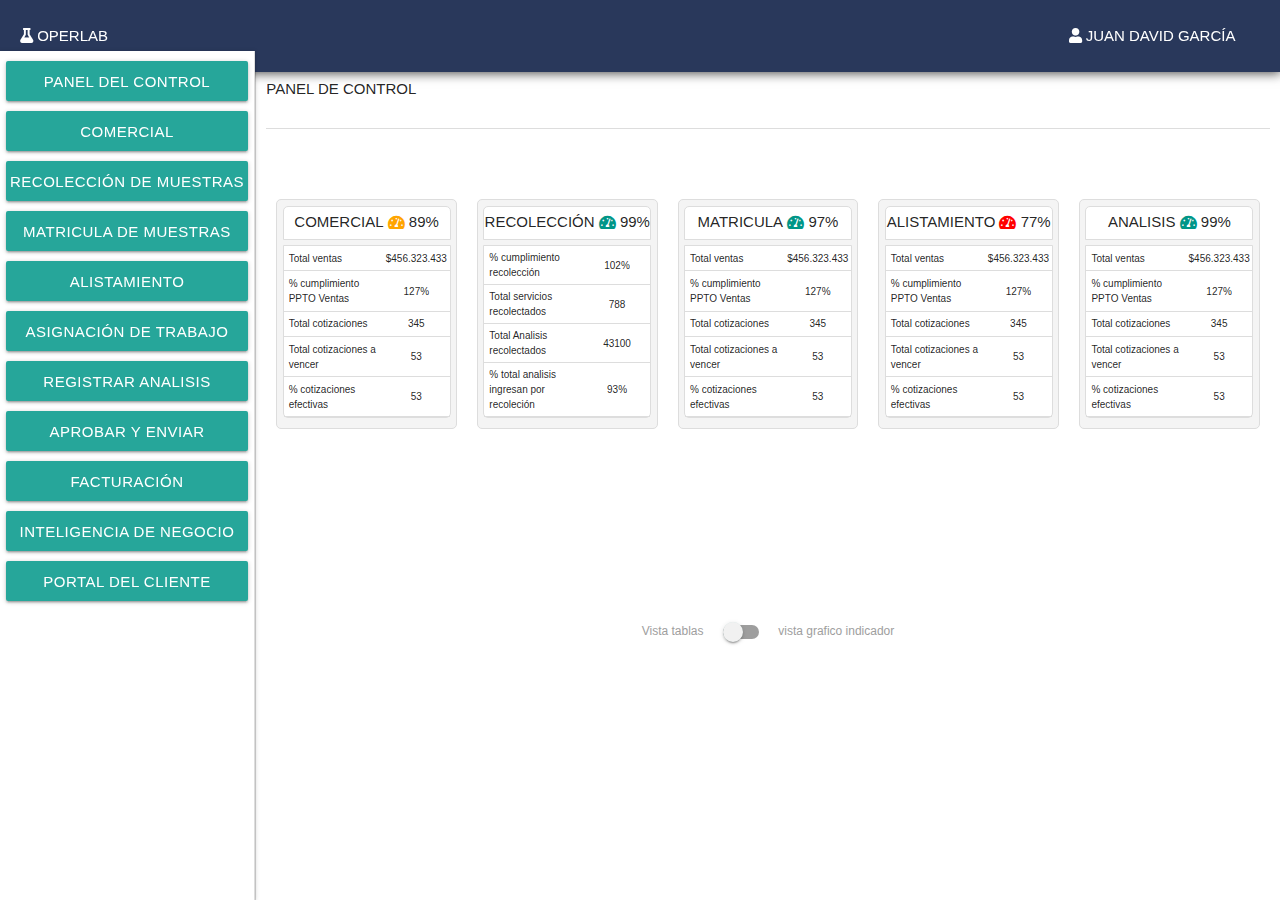
==== commit 81d5b121: "CuarentaSiete" ====
--- a/view/home.html
+++ b/view/home.html
@@ -918,50 +918,19 @@
                     <!-- inicio recuadro servicio -->
                     <div class="servicioAprobadoXCliente">
                         <div class="infoClienteServicioAprobado">
-                            <p><small>N° SERVICIO:</small>&nbsp;<strong>23</strong></p>
-                            <p><small>NOMBRE MATRIZ:</small>&nbsp;<strong>HARINA</strong></p>
-                            <p><small>FECHA APROBADO:</small>&nbsp;<strong> 2019-02-26</strong></p>
-                            <p><small>APROBADO POR:</small>&nbsp;<strong> Juan David García</strong></p>
+                            <div id="marcoNoServicio" class="input-field MarcoInformacionCliente"><small>N° SERVICIO</small>&nbsp;<label style="text-align: center;"><strong>23</strong></label></div>
+                            <div id="marcoNombreMatriz" class="input-field MarcoInformacionCliente"><small>NOMBRE MATRIZ:</small>&nbsp;<label><strong>HARINA</strong></label></div>
+                            <div id="marcoFechaAprobado" class="input-field MarcoInformacionCliente"><small>FECHA APROBADO:</small>&nbsp;<label><strong> 2019-02-26</strong></label></div>
+                            <div id="marcoAprobadoPor" class="input-field MarcoInformacionCliente"><small>APROBADO POR:</small>&nbsp;<label><strong> Juan David García</strong></label></div>
                             
                         </div>
                         <div class="ControlesMatriculaServicioAprobado">
-                            <div style="width: 98%;height: 50%;font-size: 10px;background: #9ccc65;text-align: center;"><a href="../view/comercial/serviceRequest.html">Ver servicio</a></div>
-                            <div style="width: 98%;height: 50%;font-size: 10px;background: tomato;text-align: center;"><a href="">Eliminar servicio</a></div>
+                            <div class="btnControllerListaSolicitudes" style=""><a href="../view/comercial/serviceRequest.html" style="text-decoration: none;color: #fff;">MOSTRAR</a></div>
+                            <div class="btnControllerListaSolicitudes" style="background: #FFF;"><a href="#" style="text-decoration: none;color: #222;">CANCELAR</a></div>
                         </div>
                     </div> 
                     <!-- Fin recuadro servicio --> 
                     
-                    <!-- inicio recuadro servicio -->
-                    <div class="servicioAprobadoXCliente">
-                        <div class="infoClienteServicioAprobado">
-                            <p><small>N° SERVICIO:</small>&nbsp;<strong>23</strong></p>
-                            <p><small>NOMBRE MATRIZ:</small>&nbsp;<strong>HARINA</strong></p>
-                            <p><small>FECHA APROBADO:</small>&nbsp;<strong> 2019-02-26</strong></p>
-                            <p><small>APROBADO POR:</small>&nbsp;<strong> Juan David García</strong></p>
-                            
-                        </div>
-                        <div class="ControlesMatriculaServicioAprobado">
-                            <div style="width: 98%;height: 50%;font-size: 10px;background: #9ccc65;text-align: center;"><a href="../view/comercial/serviceRequest.html">Ver servicio</a></div>
-                            <div style="width: 98%;height: 50%;font-size: 10px;background: tomato;text-align: center;"><a href="">Eliminar servicio</a></div>
-                        </div>
-                    </div> 
-                    <!-- Fin recuadro servicio --> 
-                    
-                    <!-- inicio recuadro servicio -->
-                    <div class="servicioAprobadoXCliente">
-                        <div class="infoClienteServicioAprobado">
-                            <p><small>N° SERVICIO:</small>&nbsp;<strong>23</strong></p>
-                            <p><small>NOMBRE MATRIZ:</small>&nbsp;<strong>HARINA</strong></p>
-                            <p><small>FECHA APROBADO:</small>&nbsp;<strong> 2019-02-26</strong></p>
-                            <p><small>APROBADO POR:</small>&nbsp;<strong> Juan David García</strong></p>
-                            
-                        </div>
-                        <div class="ControlesMatriculaServicioAprobado">
-                            <div style="width: 98%;height: 50%;font-size: 10px;background: #9ccc65;text-align: center;"><a href="../view/comercial/serviceRequest.html">Ver servicio</a></div>
-                            <div style="width: 98%;height: 50%;font-size: 10px;background: tomato;text-align: center;"><a href="">Eliminar servicio</a></div>
-                        </div>
-                    </div> 
-                    <!-- Fin recuadro servicio --> 
                     
                 </div>
                 <div class="detalleServicioSolicitadoAprobado"></div>    
--- a/style/FrameWork/styleFrame.css
+++ b/style/FrameWork/styleFrame.css
@@ -16,6 +16,8 @@
     height: 100%;
     display: flex;
     flex-wrap: wrap;
+    padding-top: 4%;
+    
 }
 
 @media screen AND (max-width:899px){
@@ -30,6 +32,13 @@
     -moz-box-shadow: 2px 2px 11px -1px rgba(0,0,0,0.75);
     box-shadow: 2px 2px 11px -1px rgba(0,0,0,0.75);
     
+    opacity: 1;
+    z-index: 1;
+     /* hacemos que la cabecera ocupe el ancho completo de la página */
+    left: 0; /* Posicionamos la cabecera al lado izquierdo */
+    top: 0; /* Posicionamos la cabecera pegada arriba */
+    position: fixed; /* Hacemos que la cabecera tenga una posición fija */
+      
 }
 }
 @media screen AND (min-width:900px){
@@ -43,6 +52,14 @@
     -webkit-box-shadow: 2px 2px 11px -1px rgba(0,0,0,0.75);
     -moz-box-shadow: 2px 2px 11px -1px rgba(0,0,0,0.75);
     box-shadow: 2px 2px 11px -1px rgba(0,0,0,0.75);
+
+    opacity: 1;
+    z-index: 1;
+     /* hacemos que la cabecera ocupe el ancho completo de la página */
+    left: 0; /* Posicionamos la cabecera al lado izquierdo */
+    top: 0; /* Posicionamos la cabecera pegada arriba */
+    position: fixed; /* Hacemos que la cabecera tenga una posición fija */
+        
 }
 }
 
@@ -1156,6 +1173,8 @@
 
 .marcoServiciosRequeridosMatricula{
     width: 100%;
+    display: flex;
+    flex-wrap: wrap;
     border: 1px solid #ddd;
     box-sizing: border-box;
     margin-top: 10px;
@@ -1171,8 +1190,8 @@
 @media screen AND (max-width:899px){
 .servicioAprobadoXCliente{
     width: 95%;
-    min-height: 70px;
-    background: #b2dfdb;
+    background: #f4f4f4;
+    /* min-height: 70px; */ 
     padding: 10px;
     margin-top: 10px;
     margin-bottom: 7px;
@@ -1189,12 +1208,12 @@
 
 @media screen AND (min-width:900px){
 .servicioAprobadoXCliente{
-    width: 300px;
+    width: 98%;
     min-height: 70px;
-    background: #b2dfdb;
+    background: #f4f4f4;
     padding: 10px;
     margin-top: 10px;
-    margin-bottom: 7px;
+    /*/margin-bottom: 7px;*/
     margin-left: 10px;
     border-radius: 5px 5px 5px 5px;
     cursor: pointer;
@@ -1207,32 +1226,133 @@
 }
 }
 
+@media screen AND (max-width:899px){
+.infoClienteServicioAprobado{
+    display: flex;
+    flex-wrap:wrap;
+    width: 70%;
+    /*min-height: 70px;*/
+    font-size: 12px;
+}
+}
+@media screen AND (min-width:900px){
 .infoClienteServicioAprobado{
     width: 70%;
-    min-height: 70px;
+    /*min-height: 70px;*/
     font-size: 12px;
+    display: flex;
+    flex-wrap:wrap;
+}
 }
 
 .ControlesMatriculaServicioAprobado{
     display: flex;
     flex-wrap:wrap;
     width: 30%;
-    min-height: 70px;
-    background: #fff;
-    border-radius: 5px 5px 5px 5px;
-    -moz-border-radius: 5px 5px 5px 5px;
-    -webkit-border-radius: 5px 5px 5px 5px;
-}
+    /*min-height: 70px;*/
+    border-radius: 5px 5px 5px 5px;
+    -moz-border-radius: 5px 5px 5px 5px;
+    -webkit-border-radius: 5px 5px 5px 5px;
+}
+
+
 
 #marcoServicios{
-    /*width: 30%;*/
-}
-
+    width: 100%;
+}
+
+@media screen AND (max-width:899px){
+#marcoNoServicio{
+    width: 25%;
+    background: none;
+    
+}
+#marcoNombreMatriz{
+    width: 75%;
+    background: none;
+    
+}
+#marcoFechaAprobado{
+    width: 40%;
+    background: none;
+}
+#marcoAprobadoPor{
+    width: 60%;
+    background: none;
+}
+}
+@media screen AND (min-width:900px){
+#marcoNoServicio{
+    width: 10%;
+}
+#marcoNombreMatriz{
+    width: 40%;
+}
+#marcoFechaAprobado{
+    width: 20%;
+}
+#marcoAprobadoPor{
+    width: 30%;
+}
+}
+
+
+
+
+
+@media screen AND (max-width:899px){
+.btnControllerListaSolicitudes{
+    width: 98%;
+    margin-left: 1%;
+    margin-bottom: 5px;
+    height: 50px;
+    font-size: 10px;
+    border: 1px solid #ddd;
+    box-sizing: border-box;
+    background: #66bb6a;
+    font-size: 16px;
+    display: flex;
+    justify-content: center;
+    align-items: center;
+    border-radius: 5px 5px 5px 5px;
+    -moz-border-radius: 5px 5px 5px 5px;
+    -webkit-border-radius: 5px 5px 5px 5px;
+    border-right: 2px solid #757575;
+    border-bottom: 2px solid #757575;
+}
+}
+
+@media screen AND (min-width:900px){
+.btnControllerListaSolicitudes{
+    width: 49%;
+    margin-left: 1%;
+    height: 100%;
+    font-size: 10px;
+    border: 1px solid #ddd;
+    box-sizing: border-box;
+    background: #66bb6a;
+    font-size: 16px;
+    display: flex;
+    justify-content: center;
+    align-items: center;
+    border-radius: 5px 5px 5px 5px;
+    -moz-border-radius: 5px 5px 5px 5px;
+    -webkit-border-radius: 5px 5px 5px 5px;
+    border-right: 2px solid #757575;
+    border-bottom: 2px solid #757575;
+}
+}
 .detalleServicioSolicitadoAprobado{
-    /*width: 70%;*/
-    background: red;
-    height: 500px;
-    display: none;
+    display: block;
+    width: 98%;
+    border: 1px solid #ddd;
+    box-sizing: border-box;
+    min-height: 100px;
+    margin-left: 1%;
+    margin-bottom: 20px;
+    border-radius: 0px 0px 5px 5px;
+    -moz-border-radius: 0px 0px 5px 5px;
+    -webkit-border-radius: 0px 0px 5px 5px;
 }
 
 
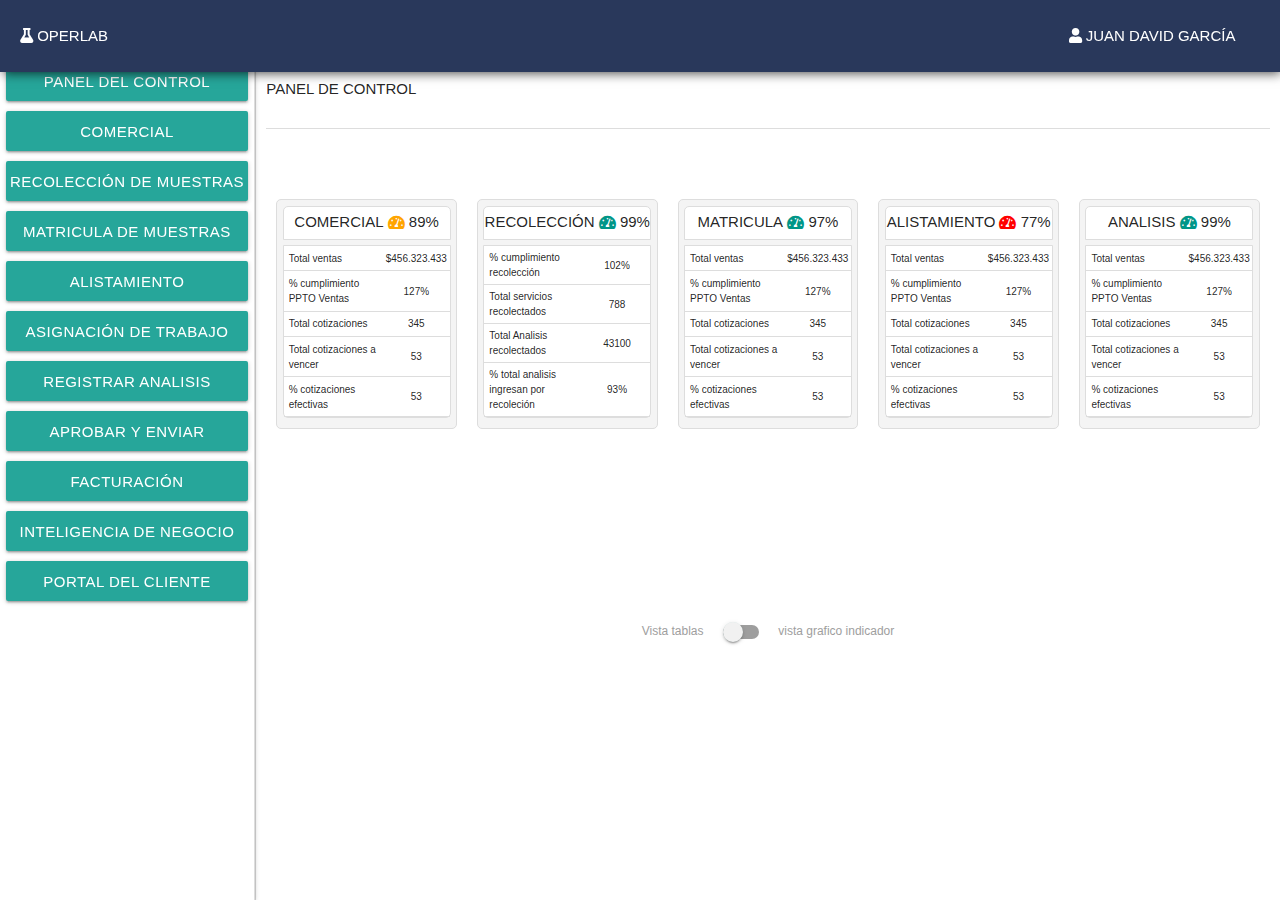
==== commit a65e4d82: "cuarentaNueve" ====
--- a/view/home.html
+++ b/view/home.html
@@ -925,7 +925,7 @@
                             
                         </div>
                         <div class="ControlesMatriculaServicioAprobado">
-                            <div class="btnControllerListaSolicitudes" style=""><a href="../view/comercial/serviceRequest.html" style="text-decoration: none;color: #fff;">MOSTRAR</a></div>
+                            <div class="btnControllerListaSolicitudes" onclick="mostrarServicioSolicitado(1);" style="color: #FFF;">MOSTRAR</div>
                             <div class="btnControllerListaSolicitudes" style="background: #FFF;"><a href="#" style="text-decoration: none;color: #222;">CANCELAR</a></div>
                         </div>
                     </div> 
@@ -933,10 +933,221 @@
                     
                     
                 </div>
-                <div class="detalleServicioSolicitadoAprobado"></div>    
-                    
-               </div>         
+                <div class="detalleServicioSolicitadoAprobado" id="detalleServicioSolicitadoAprobado1">
+                        
+                    <div class="marcoCodigoMuestraMatriculada">
+                        <div class="col s12">
+                            Código de muestra:
+                            <div class="input-field inline">
+                              <input type="email" value="20190302-254" class="validate">
+                            </div>
+                          </div>
+                    </div>   
+                    
+                    <!-- contenido quemado de lo solicitado -->
+                          <div class="etiquetaSubtitulos">ENSAYOS MICROBIOLOGICOS</div> 
+                    
+                    <table class="highlight">
+                        <thead>
+                        <tr>
+                            <td style="width: 37%;">ENSAYO</td>
+                            <td style="width: 35%;">MÉTODO</td>
+                            <td style="width: 23%;">PRECIO</td>
+                            <td style="width: 5%;"></td>
+                        </tr>  
+                        </thead>
+                        <tbody>
+                        <tr>   
+                            <td>Listeria</td>
+                            <td>ISO 34991</td>
+                            <td>$ 45.321.00</td>
+                            <td>
+                                <p class="marcoCheckBox">
+                                    <label>
+                                        <input type="checkbox" class="filled-in"/>
+                                        <span/></span>
+                                    </label>
+                                </p>
+                            </td>
+                        </tr>
+                        <tr>
+                            <td>Salmonella</td>
+                            <td>ISO 16223</td>
+                            <td>$ 84.667.00</td>
+                            <td>
+                                <p class="marcoCheckBox">
+                                    <label>
+                                      <input type="checkbox" class="filled-in" />
+                                      <span></span>
+                                    </label>
+                                </p>
+                            </td>
+                        </tr>
+                        <tr>    
+                            <td>Mohos y levaduras</td>
+                            <td>ISO 34443</td>
+                            <td>$ 32.777.00</td>
+                            <td>
+                                <p class="marcoCheckBox">
+                                    <label>
+                                      <input type="checkbox" class="filled-in" />
+                                      <span></span>
+                                    </label>
+                                </p>
+                            </td>
+                        </tr>
+                    </tbody>    
+                    </table>
+                    <table class="highlight">
+                        <tbody>
+                        <tr>
+                            <td style="width: 37%;font-weight: bold;">TOTAL MICROBIOLOGÍA</td>
+                            <td style="width: 35%;"></td>
+                            <td style="width: 28%;font-weight: bold;">$ 1.234.000.00</td>
+                            <td style="width: 0%;"></td>
+                        </tr>  
+                        </tbody>
+                    </table>
+                    <div class="etiquetaSubtitulos">ENSAYOS FISICOQUÍMICOS</div> 
+                    
+                    
+                    <table class="highlight">
+                        <thead>
+                        <tr>
+                            <td style="width: 37%;">ENSAYO</td>
+                            <td style="width: 35%;">MÉTODO</td>
+                            <td style="width: 23%;">PRECIO</td>
+                            <td style="width: 5%;"></td>
+                        </tr>  
+                        </thead>
+                        <tbody>
+                        <tr>    
+                            <td>Proteina</td>
+                            <td>AOAC 334.32</td>
+                            <td>$ 105.900</td>
+                            <td>
+                                <p class="marcoCheckBox">
+                                    <label>
+                                      <input type="checkbox" class="filled-in" />
+                                      <span></span>
+                                    </label>
+                                </p>
+                            </td>
+                        </tr>
+                        <tr>    
+                            <td>Vitamina A</td>
+                            <td>USP 61</td>
+                            <td>$ 214.222.00</td>
+                            <td>
+                                <p class="marcoCheckBox">
+                                    <label>
+                                      <input type="checkbox" class="filled-in" />
+                                      <span></span>
+                                    </label>
+                                </p>
+                            </td>
+                        </tr>
+                        <tr>    
+                            <td>Vitamina A</td>
+                            <td>ISO 23432</td>
+                            <td>$ 99.890.00</td>
+                            <td>
+                                <p class="marcoCheckBox">
+                                    <label>
+                                      <input type="checkbox" class="filled-in" />
+                                      <span></span>
+                                    </label>
+                                </p>
+                            </td>
+                        </tr>
+                    </tbody>    
+                    </table>
+                    <table class="highlight">
+                        <tbody>
+                        <tr>
+                            <td style="width: 37%;font-weight: bold;">TOTAL FISICOQUIMICO</td>
+                            <td style="width: 35%;"></td>
+                            <td style="width: 28%;font-weight: bold;">$ 1.234.000.00</td>
+                            <td style="width: 0%;"></td>
+                        </tr>  
+                        </tbody>
+                    </table>
+                    
+                    <div class="etiquetaSubtitulos">OTROS SERVICIOS</div>
+                    
+                    <table class="highlight">
+                        <tbody>
+                        <tr>
+                            <td style="width: 37%;font-weight: bold;">RECOLECCION/ TOMA DE MUESTRAS</td>
+                            <td style="width: 35%;">
+                                <div class="switch">
+                                    <label>
+                                      No
+                                      <input type="checkbox">
+                                      <span class="lever"></span>
+                                      Si
+                                    </label>
+                                </div>
+                            </td>
+                            <td style="width: 28%;font-weight: bold;">$ 2.468.000.00</td>
+                            <td style="width: 0%;"></td>
+                        </tr>  
+                        </tbody>
+                    </table>
+                    
+                    
+                    
+                    <div class="etiquetaSubtitulos">VALOR TOTAL</div>
+                    
+                    <table class="highlight">
+                        <tbody>
+                        <tr>
+                            <td style="width: 37%;font-weight: bold;">SUBTOTAL SERVICIOS A COMPRAR</td>
+                            <td style="width: 35%;"></td>
+                            <td style="width: 28%;font-weight: bold;">$ 2.468.000.00</td>
+                            <td style="width: 0%;"></td>
+                        </tr>  
+                        <tr>
+                            <td style="width: 37%;font-weight: bold;">% DESCUENTO</td>
+                            <td style="width: 35%;"></td>
+                            <td style="width: 28%;font-weight: bold;">7.6%</td>
+                            <td style="width: 0%;"></td>
+                        </tr>  
+                        <tr>
+                            <td style="width: 37%;font-weight: bold;">TOTAL DESCUENTO</td>
+                            <td style="width: 35%;"></td>
+                            <td style="width: 28%;font-weight: bold;">$ 180.000</td>
+                            <td style="width: 0%;"></td>
+                        </tr>  
+                        <tr>
+                            <td style="width: 37%;font-weight: bold;">TOTAL SERVICIOS A COMPRAR</td>
+                            <td style="width: 35%;"></td>
+                            <td style="width: 28%;font-weight: bold;">$ 2.500.000</td>
+                            <td style="width: 0%;"></td>
+                        </tr>  
+                        <tr>
+                            <td style="width: 37%;font-weight: bold;">IVA (19%)</td>
+                            <td style="width: 35%;"></td>
+                            <td style="width: 28%;font-weight: bold;">$ 500.000</td>
+                            <td style="width: 0%;"></td>
+                        </tr>  
+                        <tr>
+                            <td style="width: 37%;font-weight: bold;">TOTAL A PAGAR</td>
+                            <td style="width: 35%;"></td>
+                            <td style="width: 28%;font-weight: bold;">$ 3.000.000</td>
+                            <td style="width: 0%;"></td>
+                        </tr>  
+                        </tbody>
+                    </table>
+                    <br/>
+                    <a href="./quotation.html" class="waves-effect waves-light btn">CREAR OFERTA</a>
+                      
+                    
+                    <!--  / fin contenido quemado de lo solicitado -->
+                
+               </div> <!-- / detalleServicioSolicitadoAprobado -->         
 
+               </div>
                 <div class="marcoServiciosRequeridosMatricula" id="marcoMisCotizacionesModuloMatricula">
                     
                 </div>    
@@ -1049,6 +1260,7 @@
         <script src="../js/Recoleccion/navegacionRecoleccion.js"></script>
         <script src="../js/Recoleccion/desplegarSolicitudRecoleccion.js"></script>
         <script src="../js/Matricula/navegacionMatricula.js"></script>
+        <script src="../js/Matricula/funcionesMatricula.js"></script>
         <script>
             
             $(document).ready(function(){
--- a/style/FrameWork/styleFrame.css
+++ b/style/FrameWork/styleFrame.css
@@ -188,7 +188,7 @@
     transform: translateX(0%);
     overflow-x:hidden;
     overflow-y:hidden;
-    
+    z-index: 0;
 }
 
 }
@@ -1178,6 +1178,7 @@
     border: 1px solid #ddd;
     box-sizing: border-box;
     margin-top: 10px;
+    padding-bottom: 10px;
     border-radius: 5px 5px 5px 5px;
     -moz-border-radius: 5px 5px 5px 5px;
     -webkit-border-radius: 5px 5px 5px 5px;
@@ -1194,13 +1195,12 @@
     /* min-height: 70px; */ 
     padding: 10px;
     margin-top: 10px;
-    margin-bottom: 7px;
     margin-left: 10px;
-    border-radius: 5px 5px 5px 5px;
     cursor: pointer;
     display: flex;
-    -moz-border-radius: 5px 5px 5px 5px;
-    -webkit-border-radius: 5px 5px 5px 5px;
+    border-radius: 5px 5px 0px 0px;
+    -moz-border-radius: 5px 5px 0px 0px;
+    -webkit-border-radius: 5px 5px 0px 0px;
     border-right: 2px solid #757575;
     border-bottom: 2px solid #757575;
 }
@@ -1218,9 +1218,9 @@
     border-radius: 5px 5px 5px 5px;
     cursor: pointer;
     display: flex;
-    border-radius: 5px 5px 5px 5px;
-    -moz-border-radius: 5px 5px 5px 5px;
-    -webkit-border-radius: 5px 5px 5px 5px;
+    border-radius: 5px 5px 0px 0px;
+    -moz-border-radius: 5px 5px 0px 0px;
+    -webkit-border-radius: 5px 5px 0px 0px;
     border-right: 2px solid #757575;
     border-bottom: 2px solid #757575;
 }
@@ -1342,9 +1342,29 @@
     border-bottom: 2px solid #757575;
 }
 }
+@media screen AND (max-width:899px){
 .detalleServicioSolicitadoAprobado{
-    display: block;
+    display: none;
+    width: 95%;
+    padding: 5px;
+    border: 1px solid #ddd;
+    box-sizing: border-box;
+    min-height: 100px;
+    margin-left: 2.5%;
+    margin-bottom: 20px;
+    border-radius: 0px 0px 5px 5px;
+    -moz-border-radius: 0px 0px 5px 5px;
+    -webkit-border-radius: 0px 0px 5px 5px;
+    border-right: 2px solid #757575;
+    border-bottom: 2px solid #757575;
+}
+}
+
+@media screen AND (min-width:900px){
+.detalleServicioSolicitadoAprobado{
+    display: none;
     width: 98%;
+    padding: 5px;
     border: 1px solid #ddd;
     box-sizing: border-box;
     min-height: 100px;
@@ -1353,8 +1373,14 @@
     border-radius: 0px 0px 5px 5px;
     -moz-border-radius: 0px 0px 5px 5px;
     -webkit-border-radius: 0px 0px 5px 5px;
-}
-
+    border-right: 2px solid #757575;
+    border-bottom: 2px solid #757575;
+}
+}
+
+.marcoCodigoMuestraMatriculada{
+    
+}
 
 
 
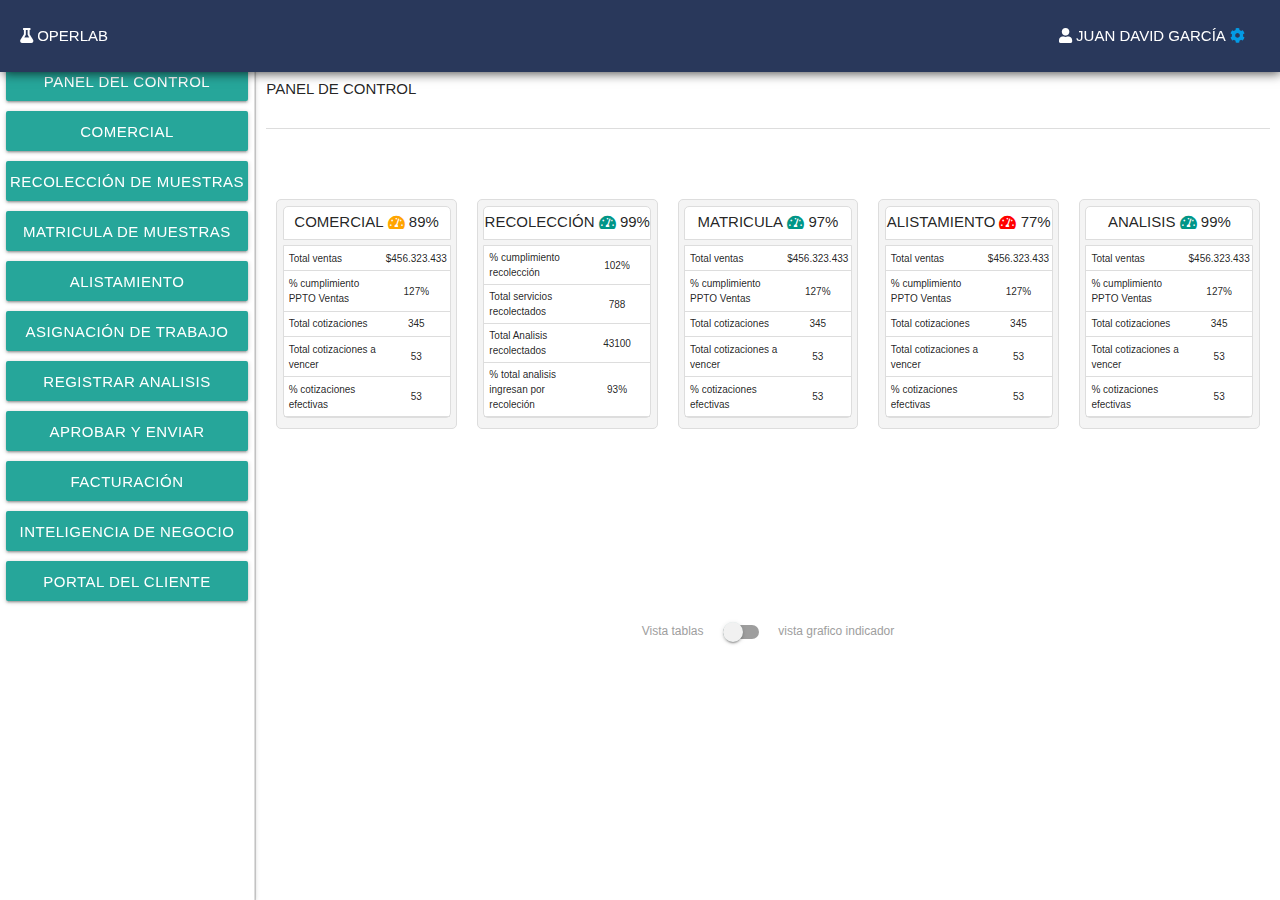
==== commit af6ff59f: "cuarentaNuevee" ====
--- a/view/home.html
+++ b/view/home.html
@@ -20,7 +20,7 @@
                 <div class="headerCentro"></div>
                 <div class="headerDer">
                     <a href="#" data-target="slide-out" class="sidenav-trigger menuHamburguesa"><i class="fas fa-bars iconoHambuguesa"></i></a>
-                    <span class="nombreUsuario"><i class="fas fa-user"></i>&nbsp;JUAN DAVID GARCÍA</span>
+                    <span class="nombreUsuario"><i class="fas fa-user"></i>&nbsp;JUAN DAVID GARCÍA&nbsp;<a href="../setting/view/home_setting.html"><i class="fas fa-cog" style="cursor: pointer;"></i></a></span>
                 </div>
             </header>
             <div class="nav">
@@ -907,7 +907,7 @@
                 <div style="font-size: 12px;">REGISTRAR SOLICITUD</div>
                 <br/>
                 <div class="menuNavegacionModulo">
-                    <div class="btnAccesoSubModulo" id="btnAccesoSubModuloMisServiciosMatriculaId" onclick="misServiciosMatricula();">ASOCIAR SOLICITUD DEL CLIENTE</div>
+                    <div class="btnAccesoSubModulo" id="btnAccesoSubModuloMisServiciosMatriculaId" onclick="misServiciosMatricula();">SOLICITUD APROBADA</div>
                     <div class="btnAccesoSubModulo" id="btnAccesoSubModuloMisCotizacionesMatriculaId" onclick="misCotizacionesMatricula();">APROBAR UNA COTIZACION</div>
                     <div class="btnAccesoSubModulo" id="btnAccesoSubModuloNuevoServicioMatriculaId" onclick="nuevoServicioMatricula();">REGISTRAR NUEVO SERVICIO</div>
                 </div>
@@ -925,8 +925,10 @@
                             
                         </div>
                         <div class="ControlesMatriculaServicioAprobado">
-                            <div class="btnControllerListaSolicitudes" onclick="mostrarServicioSolicitado(1);" style="color: #FFF;">MOSTRAR</div>
-                            <div class="btnControllerListaSolicitudes" style="background: #FFF;"><a href="#" style="text-decoration: none;color: #222;">CANCELAR</a></div>
+                            <!--<div class="btnControllerListaSolicitudes" onclick="mostrarServicioSolicitado(1);" style="color: #FFF;">MOSTRAR</div> -->
+                            <a href="#" class="waves-effect waves-light btn btnControllerListaSolicitudes" id="btnMostrarId1" onclick="mostrarServicioSolicitado(1);" style="z-index: 0;">MOSTRAR</a>
+                            <a href="#" class="waves-effect waves-ripple btn btnControllerListaSolicitudes" style="background: #fff;color: #222;z-index: 0;">CANCELAR</a>
+                            <!-- <div class="btnControllerListaSolicitudes" style="background: #FFF;"><a href="#" style="text-decoration: none;color: #222;">CANCELAR</a></div>-->
                         </div>
                     </div> 
                     <!-- Fin recuadro servicio --> 
@@ -939,7 +941,7 @@
                         <div class="col s12">
                             Código de muestra:
                             <div class="input-field inline">
-                              <input type="email" value="20190302-254" class="validate">
+                              <input type="text" value="20190302-254" class="validate">
                             </div>
                           </div>
                     </div>   
@@ -1073,30 +1075,6 @@
                         </tbody>
                     </table>
                     
-                    <div class="etiquetaSubtitulos">OTROS SERVICIOS</div>
-                    
-                    <table class="highlight">
-                        <tbody>
-                        <tr>
-                            <td style="width: 37%;font-weight: bold;">RECOLECCION/ TOMA DE MUESTRAS</td>
-                            <td style="width: 35%;">
-                                <div class="switch">
-                                    <label>
-                                      No
-                                      <input type="checkbox">
-                                      <span class="lever"></span>
-                                      Si
-                                    </label>
-                                </div>
-                            </td>
-                            <td style="width: 28%;font-weight: bold;">$ 2.468.000.00</td>
-                            <td style="width: 0%;"></td>
-                        </tr>  
-                        </tbody>
-                    </table>
-                    
-                    
-                    
                     <div class="etiquetaSubtitulos">VALOR TOTAL</div>
                     
                     <table class="highlight">
@@ -1140,7 +1118,7 @@
                         </tbody>
                     </table>
                     <br/>
-                    <a href="./quotation.html" class="waves-effect waves-light btn">CREAR OFERTA</a>
+                    <a href="./quotation.html" class="waves-effect waves-light btn">MATRICULAR</a>
                       
                     
                     <!--  / fin contenido quemado de lo solicitado -->
--- a/style/FrameWork/styleFrame.css
+++ b/style/FrameWork/styleFrame.css
@@ -1306,7 +1306,7 @@
     margin-left: 1%;
     margin-bottom: 5px;
     height: 50px;
-    font-size: 10px;
+    font-size: 9px;
     border: 1px solid #ddd;
     box-sizing: border-box;
     background: #66bb6a;
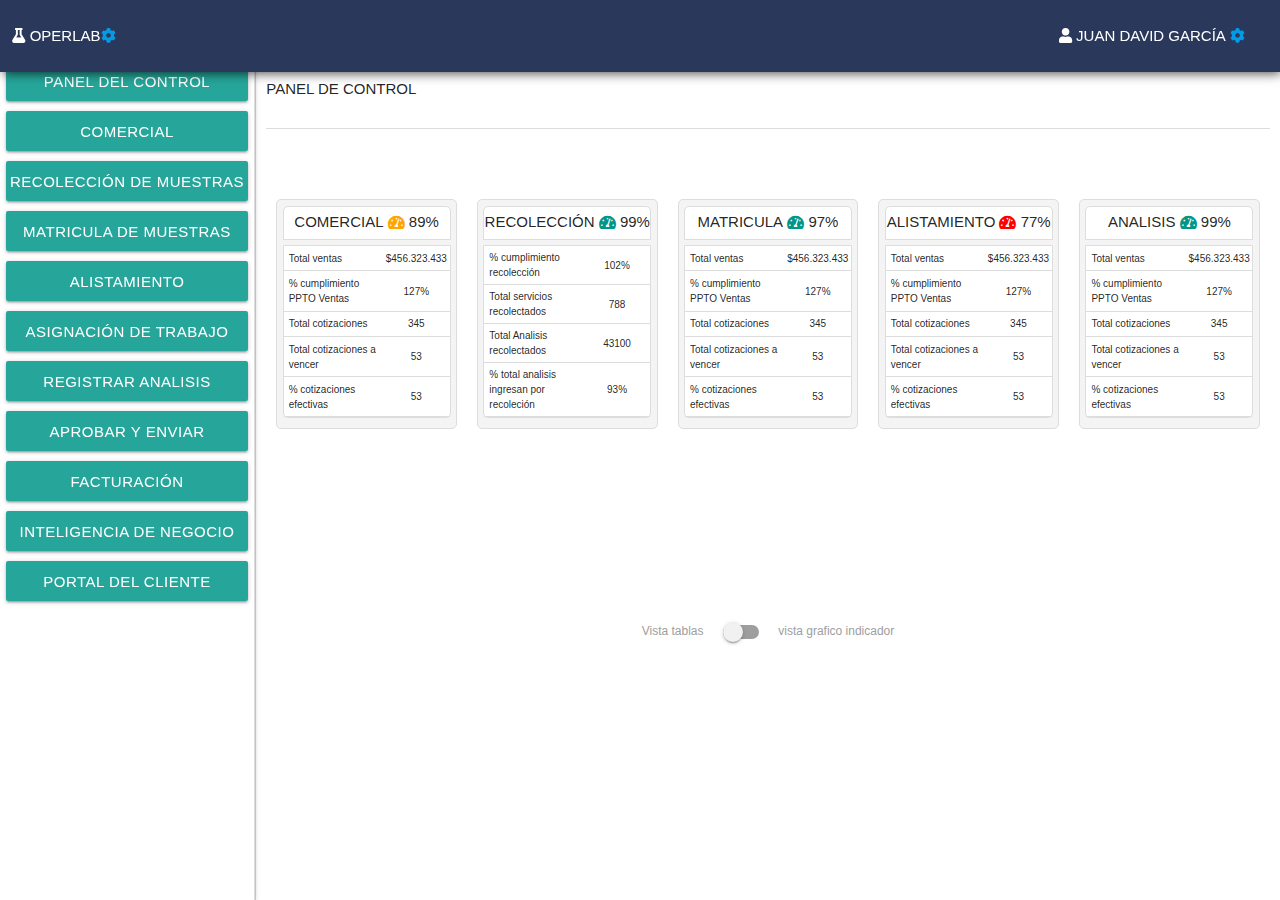
==== commit 888bea31: "cincuenta" ====
--- a/view/home.html
+++ b/view/home.html
@@ -15,7 +15,7 @@
         <div class="LimitFrame">
             <header class="header">
                 <div class="headerIzq">
-                    <span><i class="fas fa-flask"></i>&nbsp;OPERLAB</span>
+                    <span><i class="fas fa-flask"></i>&nbsp;OPERLAB<a href="../setting/view/home_setting.html"><i class="fas fa-cog" style="cursor: pointer;"></i></a></span>
                 </div>
                 <div class="headerCentro"></div>
                 <div class="headerDer">
